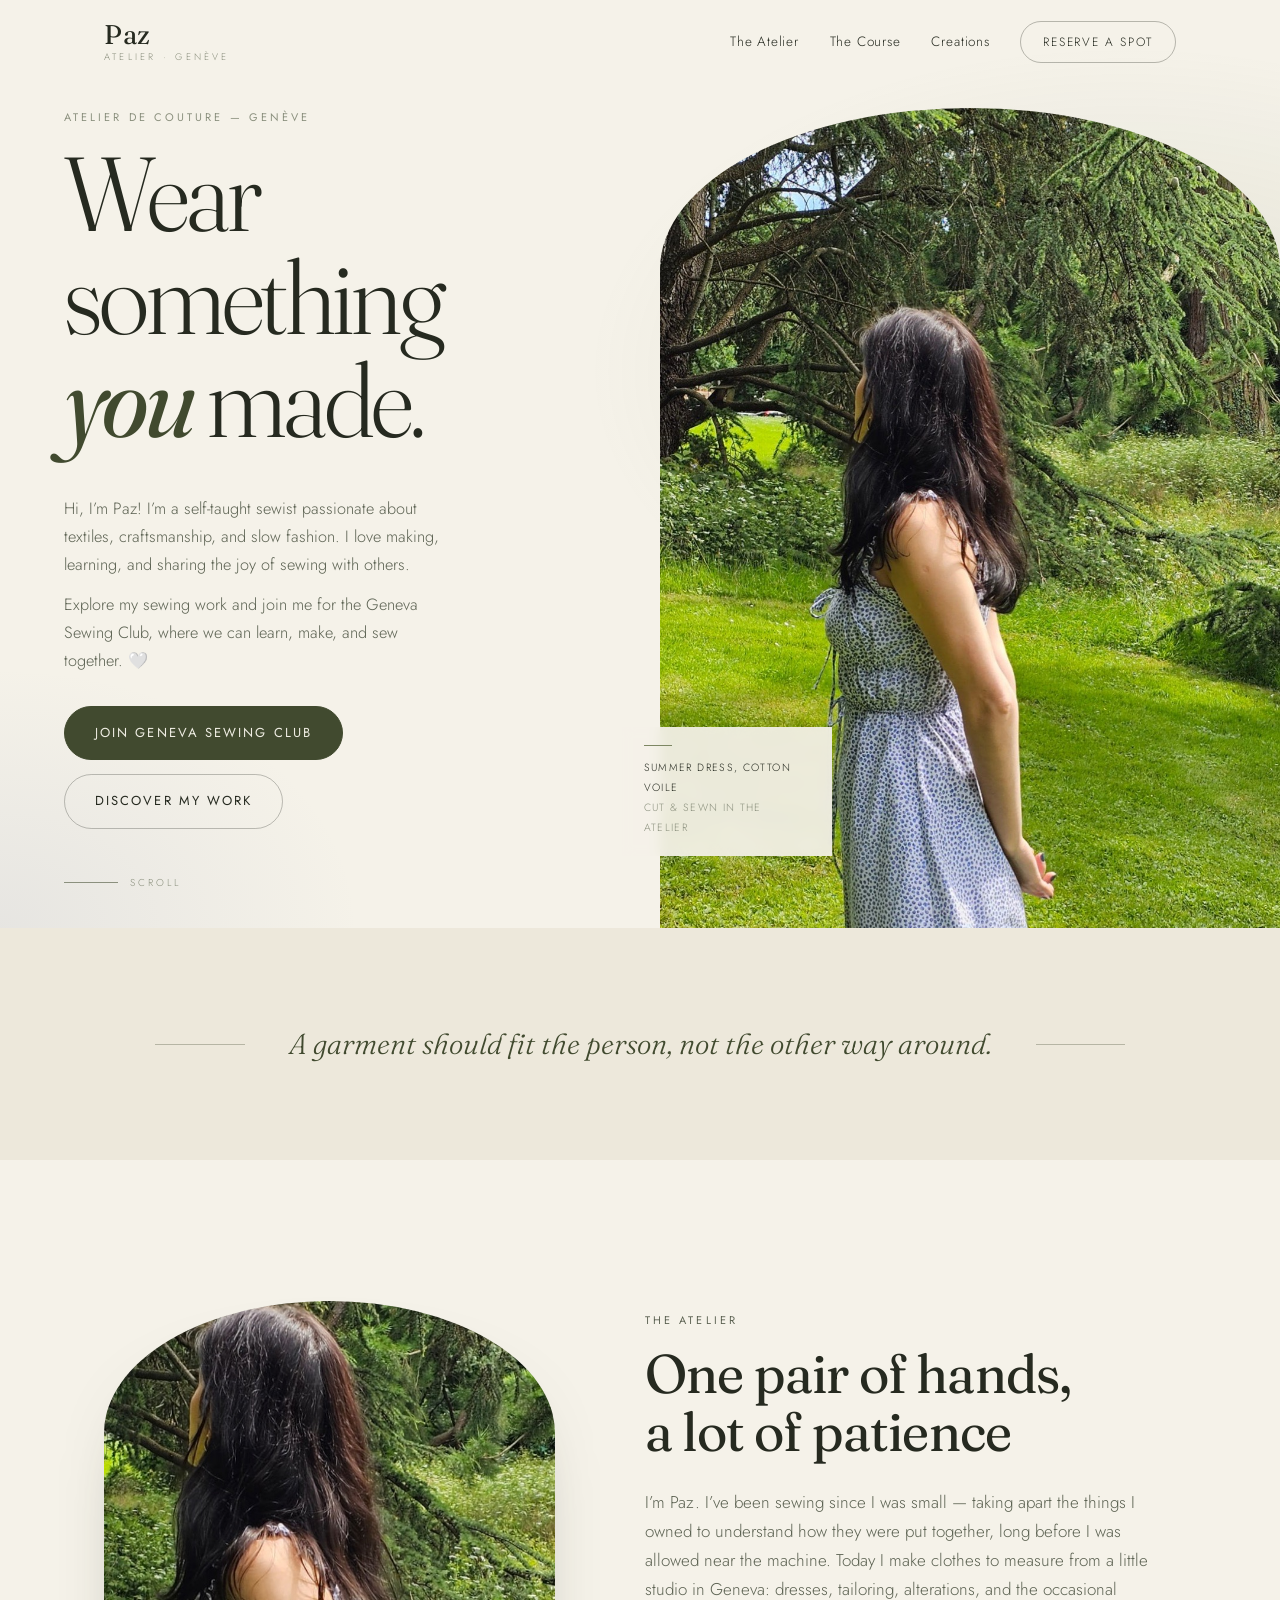
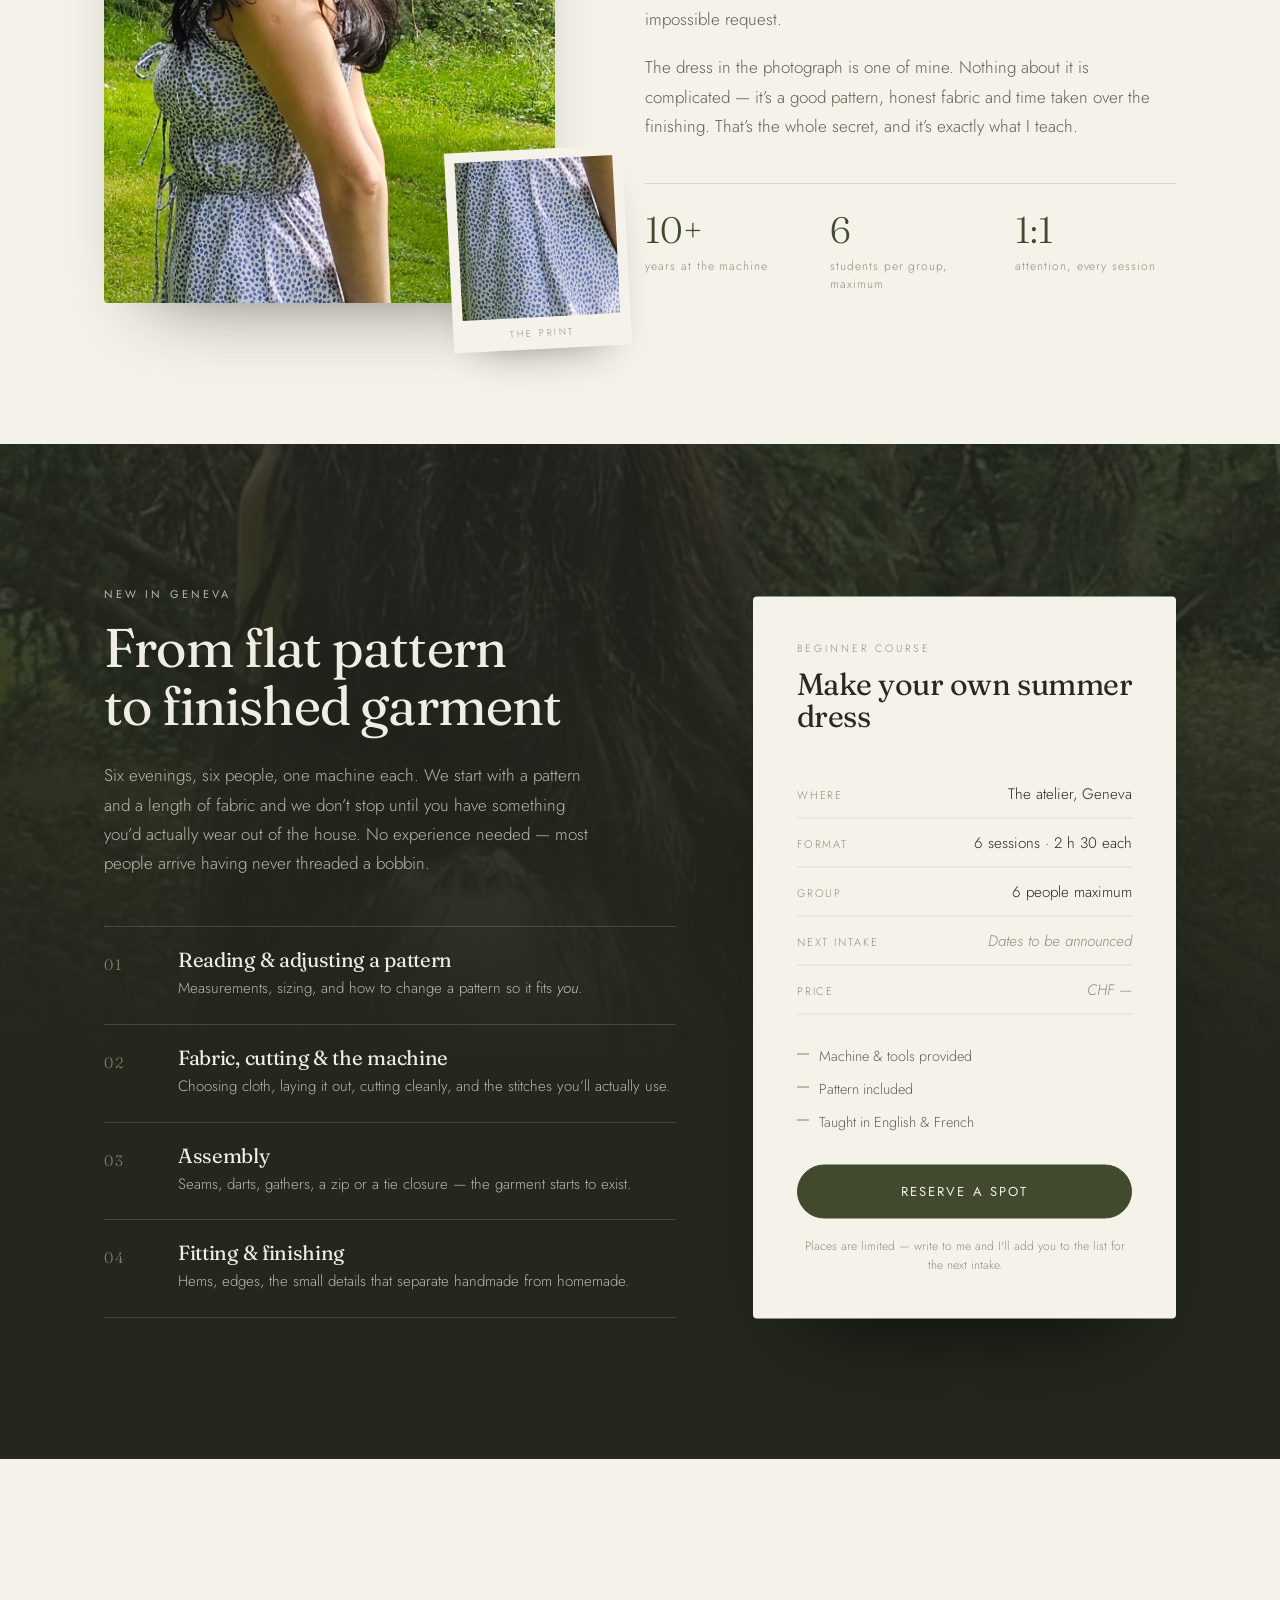
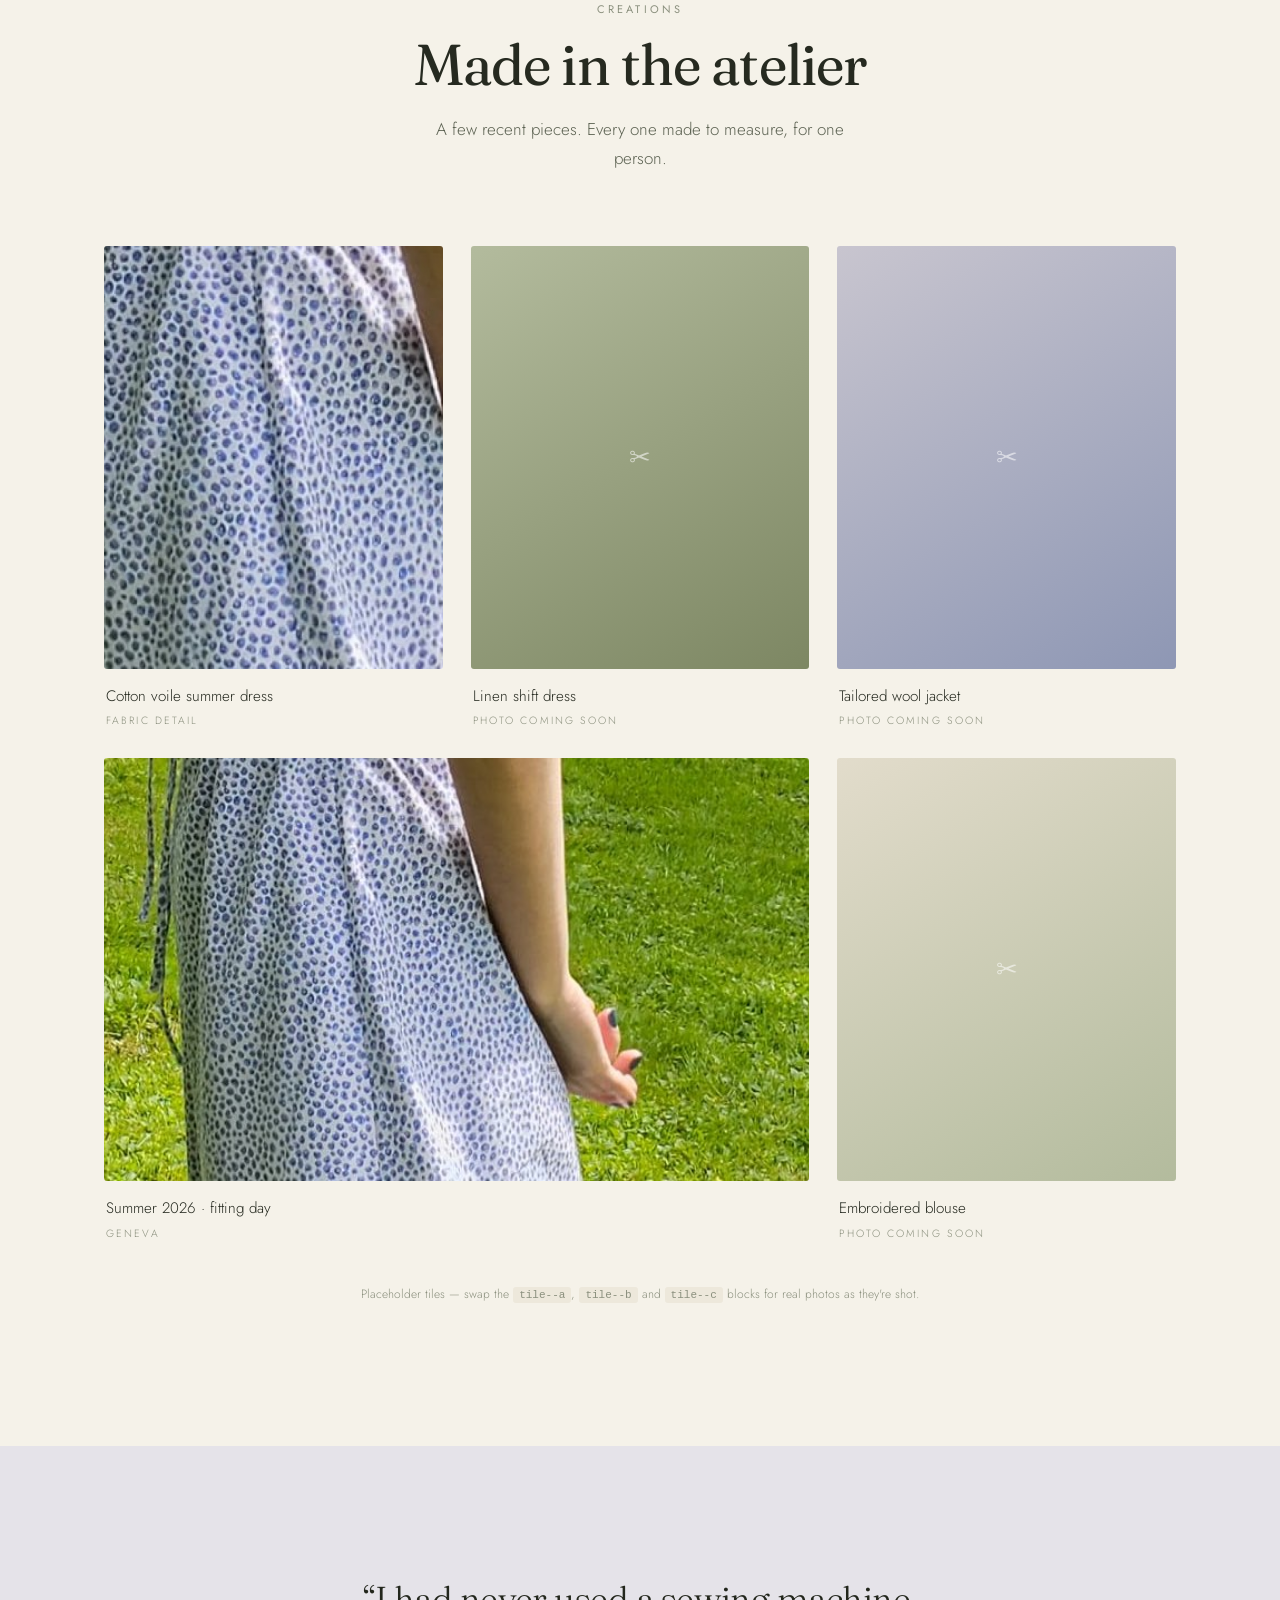
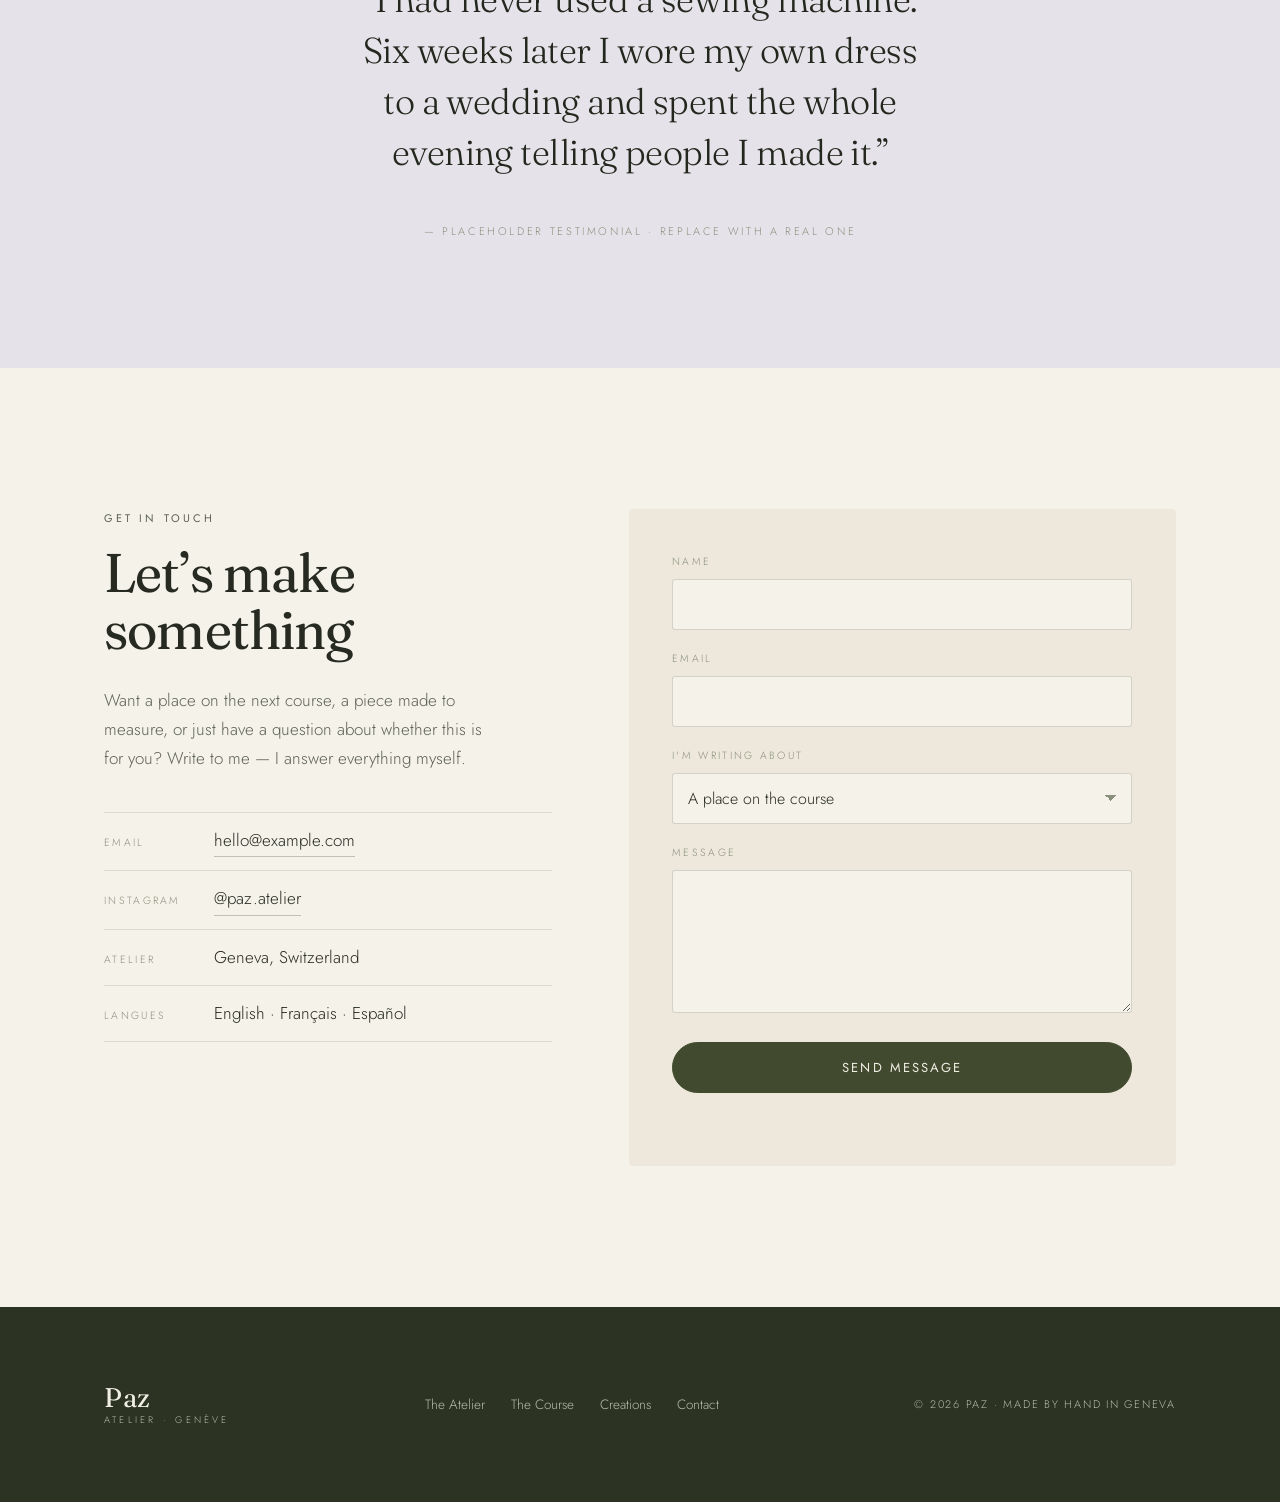
==== index.html @ 28d2f58b "refactor: change hero section texts" ====
<!DOCTYPE html>
<html lang="en">
<head>
<meta charset="UTF-8">
<meta name="viewport" content="width=device-width, initial-scale=1.0">
<title>Paz — Atelier de Couture &amp; Sewing Courses in Geneva</title>
<meta name="description" content="Handmade, made-to-measure clothing from a small Geneva atelier — and hands-on sewing courses where you leave wearing something you made yourself.">
<meta name="theme-color" content="#f5f2e9">

<meta property="og:title" content="Paz — Atelier de Couture, Genève">
<meta property="og:description" content="Made-to-measure clothing and small-group sewing courses in Geneva.">
<meta property="og:image" content="img/hero.jpg">
<meta property="og:type" content="website">

<link rel="preconnect" href="https://fonts.googleapis.com">
<link rel="preconnect" href="https://fonts.gstatic.com" crossorigin>
<link href="https://fonts.googleapis.com/css2?family=Fraunces:ital,opsz,wght@0,9..144,300..600;1,9..144,300..500&family=Jost:wght@300;400;500&display=swap" rel="stylesheet">
<link rel="preload" as="image" href="img/hero.jpg">

<link rel="stylesheet" href="css/style.css">
</head>
<body>

<a href="#main" class="skip-link">Skip to content</a>

<header class="site-header" id="top">
  <div class="header-inner">
    <a href="#top" class="wordmark">
      <span class="wordmark-name">Paz</span>
      <span class="wordmark-sub">atelier · genève</span>
    </a>

    <button class="nav-toggle" id="navToggle" aria-label="Open menu" aria-expanded="false" aria-controls="siteNav">
      <span></span><span></span>
    </button>

    <nav class="nav" id="siteNav" aria-label="Main">
      <a href="#atelier" class="nav-link">The Atelier</a>
      <a href="#course" class="nav-link">The Course</a>
      <a href="#creations" class="nav-link">Creations</a>
      <a href="#contact" class="nav-link nav-link--cta">Reserve a spot</a>
    </nav>
  </div>
</header>

<main id="main">

  <!-- ══════════════ HERO ══════════════ -->
  <section class="hero">
    <div class="hero-type">
      <p class="eyebrow">Atelier de couture — Genève</p>
      <h1 class="hero-title">Wear<br>something<br><em>you</em> made.</h1>
      <p class="hero-lede">
        Hi, I’m Paz! I’m a self-taught sewist passionate about textiles,
        craftsmanship, and slow fashion. I love making, learning, and sharing
        the joy of sewing with others.
      </p>
      <p class="hero-lede">
        Explore my sewing work and join me for the Geneva Sewing Club, where we
        can learn, make, and sew together.&nbsp;🤍
      </p>
      <div class="hero-actions">
        <a href="#course" class="btn btn--solid">Join Geneva Sewing Club</a>
        <a href="#atelier" class="btn btn--line">Discover my work</a>
      </div>

      <a href="#atelier" class="scroll-cue" aria-label="Scroll to next section">
        <span class="scroll-cue-line" aria-hidden="true"></span>
        <span>scroll</span>
      </a>
    </div>

    <figure class="hero-figure">
      <img class="hero-img" src="img/hero.jpg"
           srcset="img/hero-sm.jpg 674w, img/hero.jpg 1048w"
           sizes="(max-width: 860px) 100vw, 45vw"
           alt="A woman standing on a sunlit lawn beneath cedar branches, wearing a handmade blue floral summer dress."
           fetchpriority="high" width="1198" height="1600">
      <figcaption class="hero-caption">
        <span class="hero-caption-rule" aria-hidden="true"></span>
        Summer dress, cotton voile<br><span>cut &amp; sewn in the atelier</span>
      </figcaption>
    </figure>
  </section>

  <!-- ══════════════ MANIFESTO ══════════════ -->
  <section class="manifesto">
    <p class="manifesto-line reveal">
      <span class="rule" aria-hidden="true"></span>
      A garment should fit the person, not the other way around.
      <span class="rule" aria-hidden="true"></span>
    </p>
  </section>

  <!-- ══════════════ ATELIER / ABOUT ══════════════ -->
  <section id="atelier" class="section atelier">
    <div class="container atelier-grid">

      <div class="atelier-visual reveal">
        <div class="arch-frame">
          <img src="img/portrait.jpg" alt="Detail of the handmade floral dress, worn outdoors." loading="lazy" width="720" height="980">
        </div>
        <div class="swatch">
          <img src="img/print.jpg" alt="Close-up of the dress fabric — small blue flowers on pale cotton." loading="lazy" width="520" height="520">
          <span class="swatch-label">the print</span>
        </div>
      </div>

      <div class="atelier-copy reveal">
        <p class="eyebrow">The Atelier</p>
        <h2>One pair of hands,<br>a lot of patience</h2>
        <p>
          I’m Paz. I’ve been sewing since I was small — taking apart the things I
          owned to understand how they were put together, long before I was allowed
          near the machine. Today I make clothes to measure from a little studio in
          Geneva: dresses, tailoring, alterations, and the occasional impossible
          request.
        </p>
        <p>
          The dress in the photograph is one of mine. Nothing about it is
          complicated — it’s a good pattern, honest fabric and time taken over the
          finishing. That’s the whole secret, and it’s exactly what I teach.
        </p>

        <ul class="facts">
          <li><span class="fact-num">10+</span><span class="fact-label">years at the machine</span></li>
          <li><span class="fact-num">6</span><span class="fact-label">students per group, maximum</span></li>
          <li><span class="fact-num">1:1</span><span class="fact-label">attention, every session</span></li>
        </ul>
      </div>

    </div>
  </section>

  <!-- ══════════════ COURSE ══════════════ -->
  <section id="course" class="section course">
    <div class="course-texture" aria-hidden="true"></div>

    <div class="container course-grid">
      <div class="course-copy reveal">
        <p class="eyebrow eyebrow--light">New in Geneva</p>
        <h2>From flat pattern<br>to finished garment</h2>
        <p>
          Six evenings, six people, one machine each. We start with a pattern and
          a length of fabric and we don’t stop until you have something you’d
          actually wear out of the house. No experience needed — most people arrive
          having never threaded a bobbin.
        </p>

        <ol class="steps">
          <li><span class="step-n">01</span><div><h3>Reading &amp; adjusting a pattern</h3><p>Measurements, sizing, and how to change a pattern so it fits <em>you</em>.</p></div></li>
          <li><span class="step-n">02</span><div><h3>Fabric, cutting &amp; the machine</h3><p>Choosing cloth, laying it out, cutting cleanly, and the stitches you’ll actually use.</p></div></li>
          <li><span class="step-n">03</span><div><h3>Assembly</h3><p>Seams, darts, gathers, a zip or a tie closure — the garment starts to exist.</p></div></li>
          <li><span class="step-n">04</span><div><h3>Fitting &amp; finishing</h3><p>Hems, edges, the small details that separate handmade from homemade.</p></div></li>
        </ol>
      </div>

      <aside class="course-card reveal">
        <p class="card-kicker">Beginner course</p>
        <h3 class="card-title">Make your own summer dress</h3>

        <dl class="card-details">
          <div><dt>Where</dt><dd>The atelier, Geneva</dd></div>
          <div><dt>Format</dt><dd>6 sessions · 2 h 30 each</dd></div>
          <div><dt>Group</dt><dd>6 people maximum</dd></div>
          <div><dt>Next intake</dt><dd><em>Dates to be announced</em></dd></div>
          <div><dt>Price</dt><dd><em>CHF —</em></dd></div>
        </dl>

        <ul class="card-includes">
          <li>Machine &amp; tools provided</li>
          <li>Pattern included</li>
          <li>Taught in English &amp; French</li>
        </ul>

        <a href="#contact" class="btn btn--solid btn--block">Reserve a spot</a>
        <p class="card-note">Places are limited — write to me and I'll add you to the list for the next intake.</p>
      </aside>
    </div>
  </section>

  <!-- ══════════════ CREATIONS ══════════════ -->
  <section id="creations" class="section creations">
    <div class="container">
      <p class="eyebrow center reveal">Creations</p>
      <h2 class="section-title center reveal">Made in the atelier</h2>
      <p class="section-sub center reveal">A few recent pieces. Every one made to measure, for one person.</p>

      <div class="gallery">
        <figure class="tile tile--photo reveal">
          <img src="img/print.jpg" alt="Close-up of the cotton voile, printed with small blue flowers." loading="lazy" width="520" height="520">
          <figcaption><span class="tile-name">Cotton voile summer dress</span><span class="tile-meta">Fabric detail</span></figcaption>
        </figure>

        <figure class="tile tile--a reveal">
          <div class="tile-ph" aria-hidden="true"></div>
          <figcaption><span class="tile-name">Linen shift dress</span><span class="tile-meta">Photo coming soon</span></figcaption>
        </figure>

        <figure class="tile tile--b reveal">
          <div class="tile-ph" aria-hidden="true"></div>
          <figcaption><span class="tile-name">Tailored wool jacket</span><span class="tile-meta">Photo coming soon</span></figcaption>
        </figure>

        <figure class="tile tile--photo tile--wide reveal">
          <img src="img/lawn.jpg" alt="The skirt of the floral summer dress against sunlit grass." loading="lazy" width="1150" height="380">
          <figcaption><span class="tile-name">Summer 2026 · fitting day</span><span class="tile-meta">Geneva</span></figcaption>
        </figure>

        <figure class="tile tile--c reveal">
          <div class="tile-ph" aria-hidden="true"></div>
          <figcaption><span class="tile-name">Embroidered blouse</span><span class="tile-meta">Photo coming soon</span></figcaption>
        </figure>
      </div>

      <p class="gallery-note reveal">Placeholder tiles — swap the <code>tile--a</code>, <code>tile--b</code> and <code>tile--c</code> blocks for real photos as they're shot.</p>
    </div>
  </section>

  <!-- ══════════════ TESTIMONIAL ══════════════ -->
  <section class="testimonial">
    <div class="container">
      <blockquote class="reveal">
        <p class="quote-text">“I had never used a sewing machine. Six weeks later I wore my own dress to a wedding and spent the whole evening telling people I made it.”</p>
        <footer class="quote-author">— Placeholder testimonial · replace with a real one</footer>
      </blockquote>
    </div>
  </section>

  <!-- ══════════════ CONTACT ══════════════ -->
  <section id="contact" class="section contact">
    <div class="container contact-grid">

      <div class="contact-copy reveal">
        <p class="eyebrow">Get in touch</p>
        <h2>Let’s make<br>something</h2>
        <p>
          Want a place on the next course, a piece made to measure, or just have a
          question about whether this is for you? Write to me — I answer everything
          myself.
        </p>

        <ul class="contact-info">
          <li><span class="ci-label">Email</span><a href="mailto:hello@example.com">hello@example.com</a></li>
          <li><span class="ci-label">Instagram</span><a href="https://instagram.com" target="_blank" rel="noopener">@paz.atelier</a></li>
          <li><span class="ci-label">Atelier</span><span>Geneva, Switzerland</span></li>
          <li><span class="ci-label">Langues</span><span>English · Français · Español</span></li>
        </ul>
      </div>

      <form class="contact-form reveal" id="contactForm" novalidate>
        <div class="form-row">
          <label for="name">Name</label>
          <input type="text" id="name" name="name" autocomplete="name" required>
        </div>
        <div class="form-row">
          <label for="email">Email</label>
          <input type="email" id="email" name="email" autocomplete="email" required>
        </div>
        <div class="form-row">
          <label for="subject">I'm writing about</label>
          <select id="subject" name="subject">
            <option value="A place on the course">A place on the course</option>
            <option value="A made-to-measure piece">A made-to-measure piece</option>
            <option value="Alterations">Alterations</option>
            <option value="Something else">Something else</option>
          </select>
        </div>
        <div class="form-row">
          <label for="message">Message</label>
          <textarea id="message" name="message" rows="5" required></textarea>
        </div>
        <button type="submit" class="btn btn--solid btn--block">Send message</button>
        <p class="form-status" id="formStatus" role="status" aria-live="polite"></p>
      </form>

    </div>
  </section>

</main>

<footer class="site-footer">
  <div class="container footer-inner">
    <a href="#top" class="wordmark wordmark--footer">
      <span class="wordmark-name">Paz</span>
      <span class="wordmark-sub">atelier · genève</span>
    </a>

    <nav class="footer-nav" aria-label="Footer">
      <a href="#atelier">The Atelier</a>
      <a href="#course">The Course</a>
      <a href="#creations">Creations</a>
      <a href="#contact">Contact</a>
    </nav>

    <p class="footer-fine">© <span id="year"></span> Paz · Made by hand in Geneva</p>
  </div>
</footer>

<script src="js/script.js"></script>
</body>
</html>
---- css/style.css ----
/* ==========================================================================
   Paz — Atelier de couture, Genève
   Palette sampled directly from the hero photograph (img/hero.jpg):
   cedar shade, moss, sage, sunlit lawn, and the periwinkle of the dress.
   ========================================================================== */

:root {
  /* — sampled from the photograph — */
  --cedar:       #23271d;  /* deepest shade under the tree */
  --moss:        #414a2f;  /* dark foliage */
  --moss-2:      #2c3322;
  --sage:        #7d8763;  /* mid greens */
  --lawn:        #6f8d1b;  /* sunlit grass — accent only */
  --periwinkle:  #8e97b4;  /* the dress */
  --lilac:       #c8c5cf;
  --mist:        #e5e3e9;  /* dress, lightened */

  /* — warm paper ground that sits under all that green — */
  --ivory:       #f5f2e9;
  --ivory-2:     #ede8db;
  --ivory-3:     #e2dccb;

  /* — type — */
  --ink:         #262a20;
  --ink-soft:    #5d6353;
  --ink-faint:   #8b907e;
  --on-dark:     #f0eee4;
  --on-dark-soft: rgba(240, 238, 228, 0.72);

  --font-display: 'Fraunces', 'Cormorant Garamond', Georgia, serif;
  --font-body: 'Jost', 'Helvetica Neue', Arial, sans-serif;

  --container: 1200px;
  --gutter: clamp(20px, 5vw, 64px);
  --header-h: 84px;

  --ease: cubic-bezier(0.22, 0.61, 0.36, 1);
}

/* ── reset ───────────────────────────────────────────────────────────── */

*, *::before, *::after { box-sizing: border-box; }

html {
  scroll-behavior: smooth;
  scroll-padding-top: var(--header-h);
  -webkit-text-size-adjust: 100%;
}

body {
  margin: 0;
  background: var(--ivory);
  color: var(--ink);
  font-family: var(--font-body);
  font-weight: 300;
  font-size: 17px;
  line-height: 1.72;
  overflow-x: hidden;
  -webkit-font-smoothing: antialiased;
}

img { display: block; max-width: 100%; height: auto; }
a { color: inherit; text-decoration: none; }
p { margin: 0 0 1.15em; }

h1, h2, h3 {
  font-family: var(--font-display);
  font-weight: 400;
  font-variation-settings: 'SOFT' 20, 'WONK' 0;
  line-height: 1.06;
  letter-spacing: -0.015em;
  margin: 0 0 0.5em;
}

:focus-visible {
  outline: 2px solid var(--moss);
  outline-offset: 3px;
  border-radius: 2px;
}

.skip-link {
  position: absolute;
  left: -9999px;
  top: 0;
  z-index: 999;
  background: var(--moss);
  color: var(--on-dark);
  padding: 12px 20px;
  font-size: 14px;
}
.skip-link:focus { left: 12px; top: 12px; }

/* ── shared bits ─────────────────────────────────────────────────────── */

.container {
  width: 100%;
  max-width: var(--container);
  margin: 0 auto;
  padding: 0 var(--gutter);
}

.section { padding: clamp(80px, 11vw, 150px) 0; position: relative; }

.eyebrow {
  font-size: 11px;
  font-weight: 400;
  letter-spacing: 0.28em;
  text-transform: uppercase;
  color: var(--ink-faint);
  margin: 0 0 1.4em;
}
.eyebrow--light { color: var(--on-dark-soft); }

.section-title {
  font-size: clamp(2.2rem, 4.6vw, 3.6rem);
  margin-bottom: 0.35em;
}
.section-sub {
  color: var(--ink-soft);
  max-width: 46ch;
  margin-inline: auto;
}
.center { text-align: center; }

/* buttons */
.btn {
  display: inline-flex;
  align-items: center;
  justify-content: center;
  gap: 10px;
  padding: 15px 30px;
  font-family: var(--font-body);
  font-size: 13px;
  font-weight: 400;
  letter-spacing: 0.16em;
  text-transform: uppercase;
  border: 1px solid transparent;
  border-radius: 999px;
  cursor: pointer;
  transition: background 0.35s var(--ease), color 0.35s var(--ease),
              border-color 0.35s var(--ease), transform 0.35s var(--ease);
}
.btn--solid {
  background: var(--moss);
  color: var(--on-dark);
  border-color: var(--moss);
}
.btn--solid:hover { background: var(--cedar); border-color: var(--cedar); transform: translateY(-2px); }
.btn--line {
  background: transparent;
  color: var(--ink);
  border-color: rgba(38, 42, 32, 0.28);
}
.btn--line:hover { border-color: var(--moss); background: rgba(65, 74, 47, 0.06); transform: translateY(-2px); }
.btn--block { display: flex; width: 100%; }

/* reveal on scroll */
.reveal {
  opacity: 0;
  transform: translateY(22px);
  transition: opacity 0.9s var(--ease), transform 0.9s var(--ease);
}
.reveal.is-visible { opacity: 1; transform: none; }

/* ══ HEADER ═══════════════════════════════════════════════════════════ */

.site-header {
  position: fixed;
  inset: 0 0 auto 0;
  z-index: 50;
  transition: background 0.4s var(--ease), box-shadow 0.4s var(--ease);
}
.site-header.is-stuck {
  background: rgba(245, 242, 233, 0.92);
  backdrop-filter: blur(12px);
  box-shadow: 0 1px 0 rgba(38, 42, 32, 0.10);
}

.header-inner {
  max-width: var(--container);
  margin: 0 auto;
  padding: 0 var(--gutter);
  height: var(--header-h);
  display: flex;
  align-items: center;
  justify-content: space-between;
  gap: 24px;
}

.wordmark { display: block; line-height: 1; }
.wordmark-name {
  display: block;
  font-family: var(--font-display);
  font-size: 27px;
  font-weight: 400;
  letter-spacing: 0.02em;
}
.wordmark-sub {
  display: block;
  margin-top: 5px;
  font-size: 9.5px;
  letter-spacing: 0.34em;
  text-transform: uppercase;
  color: var(--ink-faint);
}

.nav { display: flex; align-items: center; gap: clamp(18px, 2.4vw, 36px); }
.nav-link {
  font-size: 13.5px;
  letter-spacing: 0.06em;
  color: var(--ink);
  position: relative;
  padding: 4px 0;
}
.nav-link::after {
  content: '';
  position: absolute;
  left: 0; bottom: 0;
  width: 100%; height: 1px;
  background: currentColor;
  transform: scaleX(0);
  transform-origin: right;
  transition: transform 0.4s var(--ease);
}
.nav-link:hover::after { transform: scaleX(1); transform-origin: left; }

.nav-link--cta {
  border: 1px solid rgba(38, 42, 32, 0.3);
  border-radius: 999px;
  padding: 10px 22px;
  font-size: 12px;
  letter-spacing: 0.14em;
  text-transform: uppercase;
  transition: background 0.35s var(--ease), color 0.35s var(--ease), border-color 0.35s var(--ease);
}
.nav-link--cta::after { display: none; }
.nav-link--cta:hover { background: var(--moss); border-color: var(--moss); color: var(--on-dark); }

.nav-toggle {
  display: none;
  width: 44px; height: 44px;
  margin-right: -10px;
  background: none;
  border: 0;
  cursor: pointer;
  flex-direction: column;
  align-items: center;
  justify-content: center;
  gap: 7px;
}
.nav-toggle span {
  display: block;
  width: 24px; height: 1px;
  background: var(--ink);
  transition: transform 0.35s var(--ease), opacity 0.35s var(--ease);
}
.nav-toggle.is-open span:first-child { transform: translateY(4px) rotate(45deg); }
.nav-toggle.is-open span:last-child { transform: translateY(-4px) rotate(-45deg); }

/* ══ HERO ═════════════════════════════════════════════════════════════ */

.hero {
  min-height: 100svh;
  display: grid;
  grid-template-columns: 1fr minmax(38%, 620px);
  align-items: center;
  gap: clamp(24px, 5vw, 72px);
  padding: calc(var(--header-h) + 24px) 0 0 var(--gutter);
  position: relative;
}

/* faint wash of green light spilling in from the photograph */
.hero::before {
  content: '';
  position: absolute;
  inset: 0;
  background:
    radial-gradient(60% 50% at 88% 40%, rgba(125, 135, 99, 0.16), transparent 70%),
    radial-gradient(40% 40% at 0% 100%, rgba(142, 151, 180, 0.14), transparent 70%);
  pointer-events: none;
}

.hero-type {
  position: relative;
  z-index: 2;
  max-width: 560px;
  margin-left: auto;
  padding-right: clamp(0px, 3vw, 40px);
  padding-bottom: clamp(16px, 4vh, 40px);
}

/* sized against both axes so three lines always clear a short laptop screen */
.hero-title {
  font-size: clamp(3.3rem, min(8.2vw, 12vh), 6.6rem);
  font-weight: 300;
  line-height: 0.98;
  letter-spacing: -0.03em;
  margin: 0 0 0.42em;
}
.hero-title em {
  font-style: italic;
  font-weight: 400;
  color: var(--moss);
}

.hero-lede {
  max-width: 42ch;
  color: var(--ink-soft);
  font-size: 1.02rem;
  margin-bottom: 0.75em;                       /* gap between lede paragraphs */
}
/* the larger gap before the CTAs sits on the final paragraph only */
.hero-lede:last-of-type { margin-bottom: clamp(1.4em, 3.4vh, 2.2em); }

.hero-actions { display: flex; flex-wrap: wrap; gap: 14px; }

.scroll-cue {
  display: inline-flex;
  align-items: center;
  gap: 12px;
  margin-top: clamp(1.6rem, 5vh, 3.6rem);
  font-size: 10px;
  letter-spacing: 0.3em;
  text-transform: uppercase;
  color: var(--ink-faint);
}
.scroll-cue-line {
  width: 54px; height: 1px;
  background: currentColor;
  transform-origin: left;
  animation: cue 2.6s var(--ease) infinite;
}
@keyframes cue {
  0%, 100% { transform: scaleX(0.35); opacity: 0.5; }
  50%      { transform: scaleX(1);    opacity: 1; }
}

/* the photograph — arched, full-bleed to the right edge */
/* stretches to the hero row rather than setting its own height — otherwise it
   pushes the row past the viewport and the type block drifts off-screen */
.hero-figure {
  position: relative;
  margin: 0;
  align-self: stretch;
  min-height: 0;
}
/* absolutely placed so the photo's intrinsic height never inflates the row */
.hero-img {
  position: absolute;
  inset: 0;
  width: 100%;
  height: 100%;
  object-fit: cover;
  object-position: 52% 42%;
  border-radius: 50vw 50vw 0 0 / 26vw 26vw 0 0;
  animation: heroIn 1.6s var(--ease) both;
}
@keyframes heroIn {
  from { opacity: 0; transform: scale(1.045); }
  to   { opacity: 1; transform: none; }
}

.hero-caption {
  position: absolute;
  left: clamp(-48px, -3vw, -14px);
  bottom: clamp(40px, 8vh, 96px);
  z-index: 3;
  background: rgba(245, 242, 233, 0.93);
  backdrop-filter: blur(6px);
  padding: 18px 22px;
  font-size: 10.5px;
  letter-spacing: 0.13em;
  text-transform: uppercase;
  line-height: 1.9;
  color: var(--ink);
  width: 210px;
}
.hero-caption span:not(.hero-caption-rule) { color: var(--ink-faint); }
.hero-caption-rule {
  display: block;
  width: 28px; height: 1px;
  background: var(--sage);
  margin-bottom: 12px;
}

/* ══ MANIFESTO ════════════════════════════════════════════════════════ */

.manifesto {
  background: var(--ivory-2);
  padding: clamp(56px, 8vw, 96px) var(--gutter);
  text-align: center;
}
.manifesto-line {
  margin: 0;
  display: flex;
  align-items: center;
  justify-content: center;
  gap: clamp(18px, 4vw, 44px);
  font-family: var(--font-display);
  font-style: italic;
  font-weight: 300;
  font-size: clamp(1.2rem, 2.5vw, 1.8rem);
  line-height: 1.4;
  color: var(--moss);
  max-width: 1180px;
  margin-inline: auto;
}
.manifesto-line .rule {
  flex: 0 0 auto;
  width: clamp(28px, 7vw, 90px);
  height: 1px;
  background: rgba(65, 74, 47, 0.32);
}

/* ══ ATELIER ══════════════════════════════════════════════════════════ */

.atelier-grid {
  display: grid;
  grid-template-columns: minmax(0, 0.85fr) minmax(0, 1fr);
  gap: clamp(40px, 7vw, 110px);
  align-items: center;
}

.atelier-visual { position: relative; }
.arch-frame {
  border-radius: 50% 50% 4px 4px / 22% 22% 4px 4px;
  overflow: hidden;
  box-shadow: 0 40px 80px -50px rgba(35, 39, 29, 0.7);
}
.arch-frame img { width: 100%; aspect-ratio: 3 / 4; object-fit: cover; }

.swatch {
  position: absolute;
  right: clamp(-72px, -6vw, -20px);
  bottom: clamp(-46px, -5vw, -24px);
  width: clamp(118px, 16vw, 178px);
  padding: 10px 10px 8px;
  background: var(--ivory);
  box-shadow: 0 22px 44px -28px rgba(35, 39, 29, 0.6);
  transform: rotate(-3deg);
}
.swatch img { aspect-ratio: 1; object-fit: cover; }
.swatch-label {
  display: block;
  margin-top: 8px;
  font-size: 9.5px;
  letter-spacing: 0.26em;
  text-transform: uppercase;
  text-align: center;
  color: var(--ink-faint);
}

.atelier-copy h2 { font-size: clamp(2.1rem, 4.4vw, 3.4rem); }
.atelier-copy p { color: var(--ink-soft); max-width: 52ch; }

.facts {
  list-style: none;
  margin: 2.6rem 0 0;
  padding: 1.8rem 0 0;
  border-top: 1px solid rgba(38, 42, 32, 0.14);
  display: grid;
  grid-template-columns: repeat(3, 1fr);
  gap: 24px;
}
.fact-num {
  display: block;
  font-family: var(--font-display);
  font-size: clamp(1.7rem, 3vw, 2.3rem);
  line-height: 1;
  color: var(--moss);
}
.fact-label {
  display: block;
  margin-top: 8px;
  font-size: 12px;
  letter-spacing: 0.08em;
  color: var(--ink-faint);
  line-height: 1.5;
}

/* ══ COURSE ═══════════════════════════════════════════════════════════ */

.course {
  background: var(--cedar);
  color: var(--on-dark);
  overflow: hidden;
}
.course-texture {
  position: absolute;
  inset: 0;
  background: url('../img/canopy.jpg') center / cover no-repeat;
  opacity: 0.22;
  filter: saturate(0.75);
  mask-image: linear-gradient(to bottom, #000 0%, transparent 62%);
  -webkit-mask-image: linear-gradient(to bottom, #000 0%, transparent 62%);
}
.course > .container { position: relative; z-index: 1; }

.course-grid {
  display: grid;
  grid-template-columns: minmax(0, 1.15fr) minmax(0, 0.85fr);
  gap: clamp(40px, 6vw, 90px);
  align-items: start;
}
.course-copy h2 { font-size: clamp(2.1rem, 4.4vw, 3.4rem); }
.course-copy > p { color: var(--on-dark-soft); max-width: 50ch; }

.steps {
  list-style: none;
  margin: 3rem 0 0;
  padding: 0;
  counter-reset: step;
}
.steps li {
  display: grid;
  grid-template-columns: 56px 1fr;
  gap: 18px;
  padding: 22px 0;
  border-top: 1px solid rgba(240, 238, 228, 0.16);
}
.steps li:last-child { border-bottom: 1px solid rgba(240, 238, 228, 0.16); }
.step-n {
  font-family: var(--font-display);
  font-size: 15px;
  letter-spacing: 0.1em;
  color: var(--sage);
  padding-top: 3px;
}
.steps h3 {
  font-size: 1.28rem;
  margin: 0 0 0.25em;
  color: var(--on-dark);
}
.steps p { margin: 0; font-size: 0.94rem; color: var(--on-dark-soft); }
.steps em { color: var(--lilac); font-style: italic; }

.course-card {
  background: var(--ivory);
  color: var(--ink);
  padding: clamp(28px, 3.4vw, 44px);
  border-radius: 4px;
  position: sticky;
  top: calc(var(--header-h) + 24px);
  box-shadow: 0 50px 90px -60px rgba(0, 0, 0, 0.9);
}
.card-kicker {
  font-size: 10.5px;
  letter-spacing: 0.28em;
  text-transform: uppercase;
  color: var(--ink-faint);
  margin: 0 0 0.9em;
}
.card-title {
  font-size: clamp(1.6rem, 2.4vw, 2rem);
  margin: 0 0 1.2em;
}

.card-details { margin: 0 0 1.8rem; }
.card-details > div {
  display: flex;
  justify-content: space-between;
  align-items: baseline;
  gap: 16px;
  padding: 11px 0;
  border-bottom: 1px solid rgba(38, 42, 32, 0.1);
}
.card-details dt {
  font-size: 11px;
  letter-spacing: 0.18em;
  text-transform: uppercase;
  color: var(--ink-faint);
}
.card-details dd { margin: 0; text-align: right; font-size: 0.95rem; }
.card-details em { color: var(--ink-faint); font-style: italic; }

.card-includes {
  list-style: none;
  margin: 0 0 1.9rem;
  padding: 0;
  font-size: 0.9rem;
  color: var(--ink-soft);
}
.card-includes li { padding-left: 22px; position: relative; margin-bottom: 8px; }
.card-includes li::before {
  content: '';
  position: absolute;
  left: 0; top: 0.72em;
  width: 12px; height: 1px;
  background: var(--sage);
}
.card-note {
  margin: 1.1rem 0 0;
  font-size: 12px;
  line-height: 1.6;
  color: var(--ink-faint);
  text-align: center;
}

/* ══ CREATIONS ════════════════════════════════════════════════════════ */

.creations { background: var(--ivory); }

.gallery {
  display: grid;
  grid-template-columns: repeat(3, 1fr);
  gap: clamp(16px, 2.2vw, 30px);
  margin-top: clamp(44px, 6vw, 72px);
}
.tile {
  margin: 0;
  display: flex;
  flex-direction: column;
  overflow: hidden;
}
.tile img,
.tile-ph {
  width: 100%;
  aspect-ratio: 4 / 5;
  object-fit: cover;
  border-radius: 3px;
  transition: transform 0.7s var(--ease);
}
.tile:hover img, .tile:hover .tile-ph { transform: scale(1.035); }

/* spans two columns and grows to match the row, so every caption lines up */
.tile--wide { grid-column: span 2; }
.tile--wide img { aspect-ratio: auto; flex: 1 1 auto; min-height: 0; }

.tile-ph {
  display: block;
  position: relative;
}
.tile-ph::after {
  content: '✂';
  position: absolute;
  inset: 0;
  display: grid;
  place-items: center;
  font-size: 26px;
  color: rgba(255, 255, 255, 0.55);
}
.tile--a .tile-ph { background: linear-gradient(150deg, #b3bb9d, var(--sage)); }
.tile--b .tile-ph { background: linear-gradient(150deg, var(--lilac), var(--periwinkle)); }
.tile--c .tile-ph { background: linear-gradient(150deg, var(--ivory-3), #b3bb9d); }

.tile figcaption {
  display: flex;
  flex-direction: column;
  gap: 3px;
  padding: 14px 2px 0;
}
.tile-name { font-size: 0.95rem; }
.tile-meta {
  font-size: 10.5px;
  letter-spacing: 0.2em;
  text-transform: uppercase;
  color: var(--ink-faint);
}

.gallery-note {
  margin: 2.6rem 0 0;
  text-align: center;
  font-size: 12px;
  color: var(--ink-faint);
}
.gallery-note code {
  font-family: ui-monospace, SFMono-Regular, Menlo, monospace;
  font-size: 11px;
  background: var(--ivory-2);
  padding: 2px 6px;
  border-radius: 3px;
}

/* ══ TESTIMONIAL ══════════════════════════════════════════════════════ */

.testimonial {
  background: var(--mist);
  padding: clamp(72px, 10vw, 130px) 0;
  text-align: center;
}
.testimonial blockquote { margin: 0; }
.quote-text {
  font-family: var(--font-display);
  font-weight: 300;
  font-size: clamp(1.35rem, 3.1vw, 2.25rem);
  line-height: 1.42;
  letter-spacing: -0.015em;
  color: var(--cedar);
  max-width: 30ch;
  margin: 0 auto 1.2em;
  text-wrap: balance;
}
.quote-author {
  font-size: 11px;
  letter-spacing: 0.24em;
  text-transform: uppercase;
  color: var(--ink-faint);
}

/* ══ CONTACT ══════════════════════════════════════════════════════════ */

.contact { background: var(--ivory); }
.contact-grid {
  display: grid;
  grid-template-columns: minmax(0, 0.9fr) minmax(0, 1.1fr);
  gap: clamp(40px, 6vw, 100px);
  align-items: start;
}
.contact-copy h2 { font-size: clamp(2.1rem, 4.4vw, 3.4rem); }
.contact-copy p { color: var(--ink-soft); max-width: 40ch; }

.contact-info {
  list-style: none;
  margin: 2.4rem 0 0;
  padding: 0;
}
.contact-info li {
  display: flex;
  align-items: baseline;
  gap: 18px;
  padding: 13px 0;
  border-top: 1px solid rgba(38, 42, 32, 0.12);
}
.contact-info li:last-child { border-bottom: 1px solid rgba(38, 42, 32, 0.12); }
.ci-label {
  flex: 0 0 92px;
  font-size: 10.5px;
  letter-spacing: 0.22em;
  text-transform: uppercase;
  color: var(--ink-faint);
}
.contact-info a { border-bottom: 1px solid rgba(38, 42, 32, 0.25); padding-bottom: 1px; }
.contact-info a:hover { border-color: var(--moss); color: var(--moss); }

.contact-form {
  background: var(--ivory-2);
  padding: clamp(26px, 3.4vw, 44px);
  border-radius: 4px;
}
.form-row { margin-bottom: 20px; }
.form-row label {
  display: block;
  margin-bottom: 8px;
  font-size: 10.5px;
  letter-spacing: 0.22em;
  text-transform: uppercase;
  color: var(--ink-faint);
}
.form-row input,
.form-row select,
.form-row textarea {
  width: 100%;
  padding: 13px 15px;
  font-family: var(--font-body);
  font-size: 16px;
  font-weight: 300;
  color: var(--ink);
  background: var(--ivory);
  border: 1px solid rgba(38, 42, 32, 0.16);
  border-radius: 3px;
  transition: border-color 0.3s var(--ease), box-shadow 0.3s var(--ease);
}
.form-row select {
  appearance: none;
  background-image: linear-gradient(45deg, transparent 50%, var(--ink-faint) 50%),
                    linear-gradient(135deg, var(--ink-faint) 50%, transparent 50%);
  background-position: calc(100% - 20px) center, calc(100% - 14px) center;
  background-size: 6px 6px, 6px 6px;
  background-repeat: no-repeat;
}
.form-row textarea { resize: vertical; min-height: 120px; }
.form-row input:focus,
.form-row select:focus,
.form-row textarea:focus {
  outline: none;
  border-color: var(--moss);
  box-shadow: 0 0 0 3px rgba(65, 74, 47, 0.12);
}
.form-row input.has-error,
.form-row textarea.has-error { border-color: #a8564f; }

.form-status {
  margin: 14px 0 0;
  min-height: 1.2em;
  font-size: 13px;
  text-align: center;
  color: var(--ink-soft);
}

/* ══ FOOTER ═══════════════════════════════════════════════════════════ */

.site-footer {
  background: var(--moss-2);
  color: var(--on-dark);
  padding: clamp(50px, 6vw, 78px) 0;
}
.footer-inner {
  display: flex;
  flex-wrap: wrap;
  align-items: center;
  justify-content: space-between;
  gap: 28px;
}
.wordmark--footer .wordmark-sub { color: var(--on-dark-soft); }

.footer-nav { display: flex; flex-wrap: wrap; gap: 26px; font-size: 13.5px; }
.footer-nav a { color: var(--on-dark-soft); transition: color 0.3s var(--ease); }
.footer-nav a:hover { color: var(--on-dark); }

.footer-fine {
  margin: 0;
  font-size: 11px;
  letter-spacing: 0.16em;
  text-transform: uppercase;
  color: var(--on-dark-soft);
}

/* ══ RESPONSIVE ═══════════════════════════════════════════════════════ */

@media (max-width: 1080px) {
  .hero { grid-template-columns: 1fr minmax(42%, 1fr); }
  .hero-caption { left: 16px; }
  .course-grid { grid-template-columns: 1fr; }
  .course-card { position: static; max-width: 520px; }
}

@media (max-width: 860px) {
  :root { --header-h: 72px; }

  .nav-toggle { display: flex; }
  .nav {
    position: fixed;
    inset: var(--header-h) 0 auto 0;
    flex-direction: column;
    align-items: stretch;
    gap: 0;
    background: rgba(245, 242, 233, 0.98);
    backdrop-filter: blur(14px);
    padding: 8px var(--gutter) 26px;
    border-bottom: 1px solid rgba(38, 42, 32, 0.1);
    transform: translateY(-14px);
    opacity: 0;
    visibility: hidden;
    transition: opacity 0.3s var(--ease), transform 0.3s var(--ease), visibility 0.3s;
  }
  .nav.is-open { opacity: 1; transform: none; visibility: visible; }
  .nav-link {
    padding: 15px 0;
    font-size: 17px;
    border-bottom: 1px solid rgba(38, 42, 32, 0.08);
  }
  .nav-link--cta {
    margin-top: 18px;
    text-align: center;
    justify-content: center;
    border-bottom: 1px solid rgba(38, 42, 32, 0.3);
    padding: 14px 22px;
  }
  .site-header:has(.nav.is-open) {
    background: rgba(245, 242, 233, 0.98);
    backdrop-filter: blur(12px);
  }

  /* hero stacks: photograph first, then the words */
  .hero {
    grid-template-columns: 1fr;
    min-height: 0;
    padding: var(--header-h) 0 0;
    gap: 0;
  }
  .hero-figure { order: -1; height: min(74svh, 560px); }
  .hero-img {
    border-radius: 0;
    object-position: 52% 38%;
  }
  .hero-caption {
    left: auto;
    right: var(--gutter);
    bottom: 20px;
    width: 180px;
    padding: 14px 18px;
    font-size: 9.5px;
  }
  .hero-type {
    margin: 0;
    padding: clamp(34px, 8vw, 56px) var(--gutter) clamp(56px, 10vw, 90px);
    max-width: none;
  }
  .hero-title { font-size: clamp(2.9rem, 13vw, 4.4rem); }
  .scroll-cue { display: none; }

  .atelier-grid, .contact-grid { grid-template-columns: 1fr; }
  .atelier-visual { max-width: 460px; }
  .gallery { grid-template-columns: repeat(2, 1fr); }
  .tile--wide { grid-column: span 2; }

  .footer-inner { flex-direction: column; align-items: flex-start; }
}

@media (max-width: 520px) {
  body { font-size: 16px; }
  .facts { grid-template-columns: 1fr; gap: 16px; }
  .facts li { display: flex; align-items: baseline; gap: 14px; }
  .fact-label { margin-top: 0; }
  .gallery { grid-template-columns: 1fr; }
  .tile--wide { grid-column: span 1; }
  .manifesto-line .rule { display: none; }
  .steps li { grid-template-columns: 40px 1fr; gap: 12px; }
  .contact-info li { flex-direction: column; gap: 4px; }
  .ci-label { flex: none; }
}

/* ══ MOTION / PRINT ═══════════════════════════════════════════════════ */

@media (prefers-reduced-motion: reduce) {
  html { scroll-behavior: auto; }
  *, *::before, *::after {
    animation-duration: 0.001ms !important;
    animation-iteration-count: 1 !important;
    transition-duration: 0.001ms !important;
  }
  .reveal { opacity: 1; transform: none; }
}
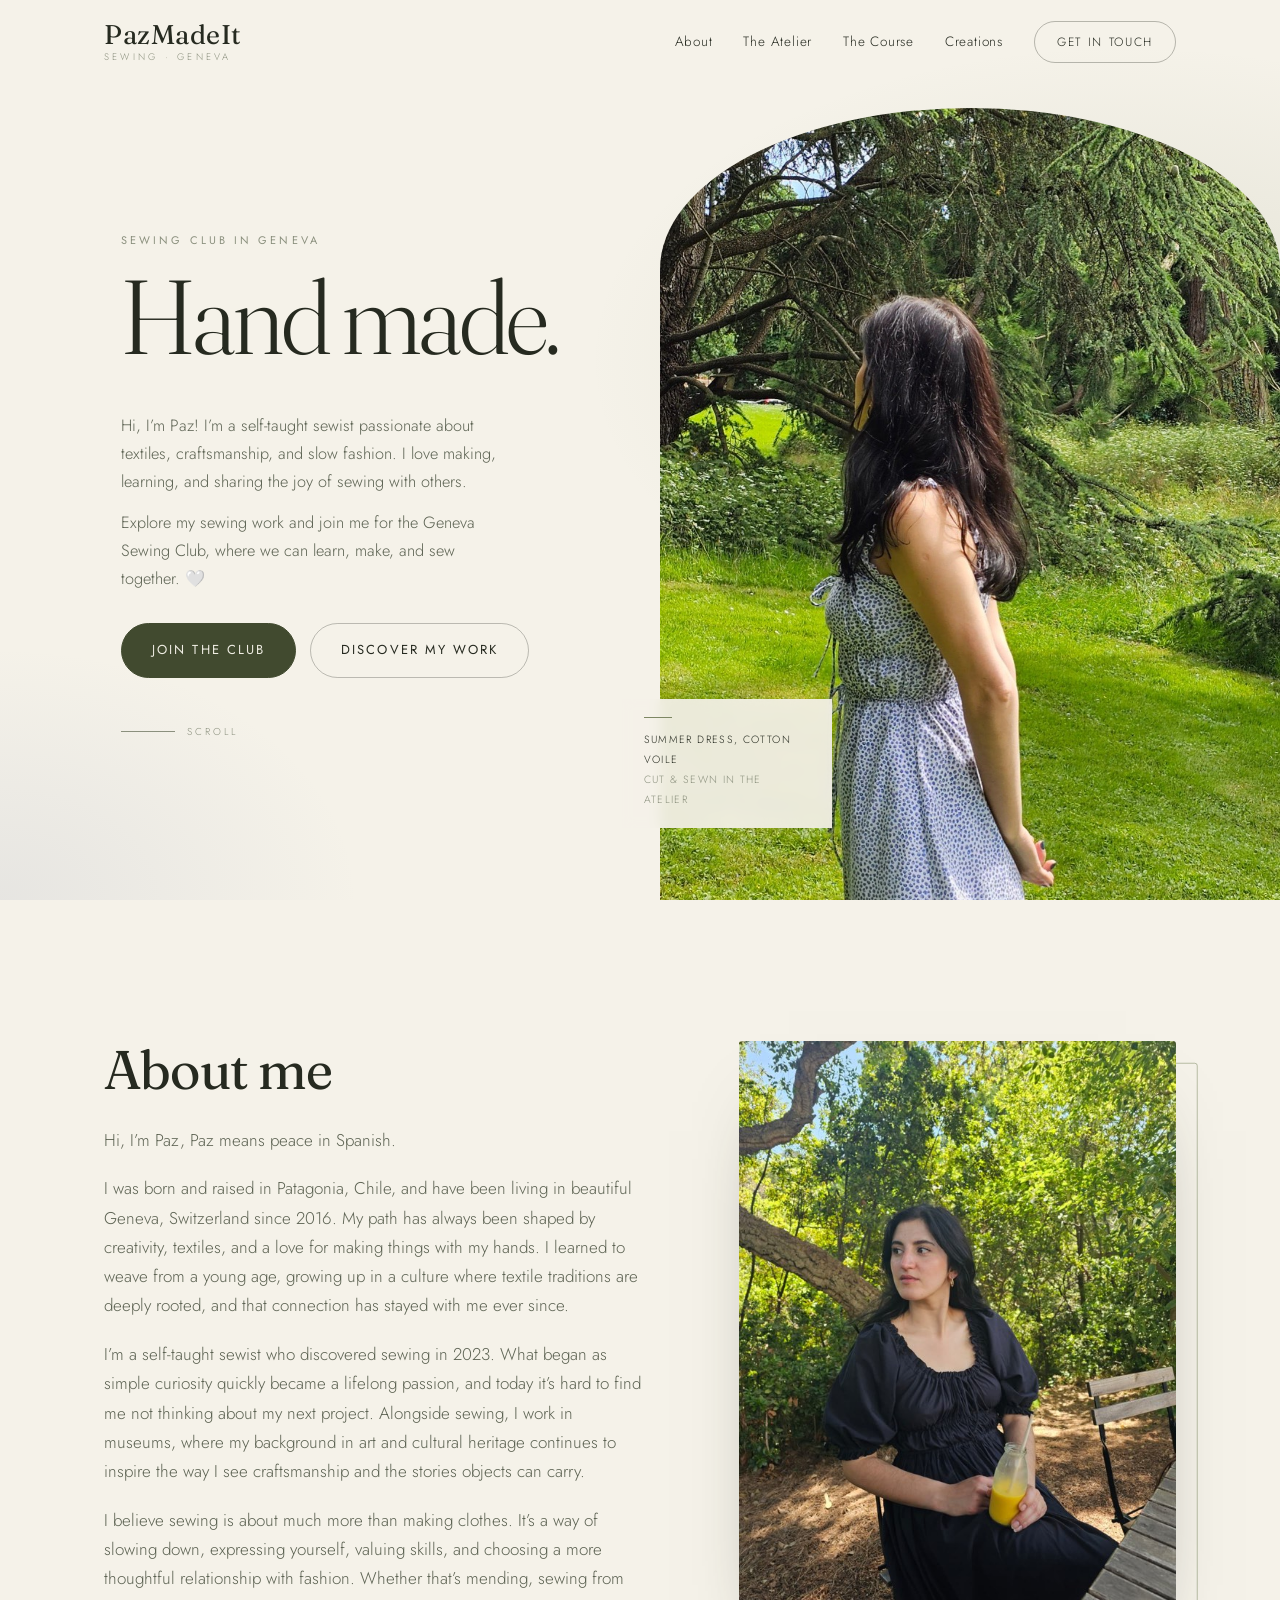
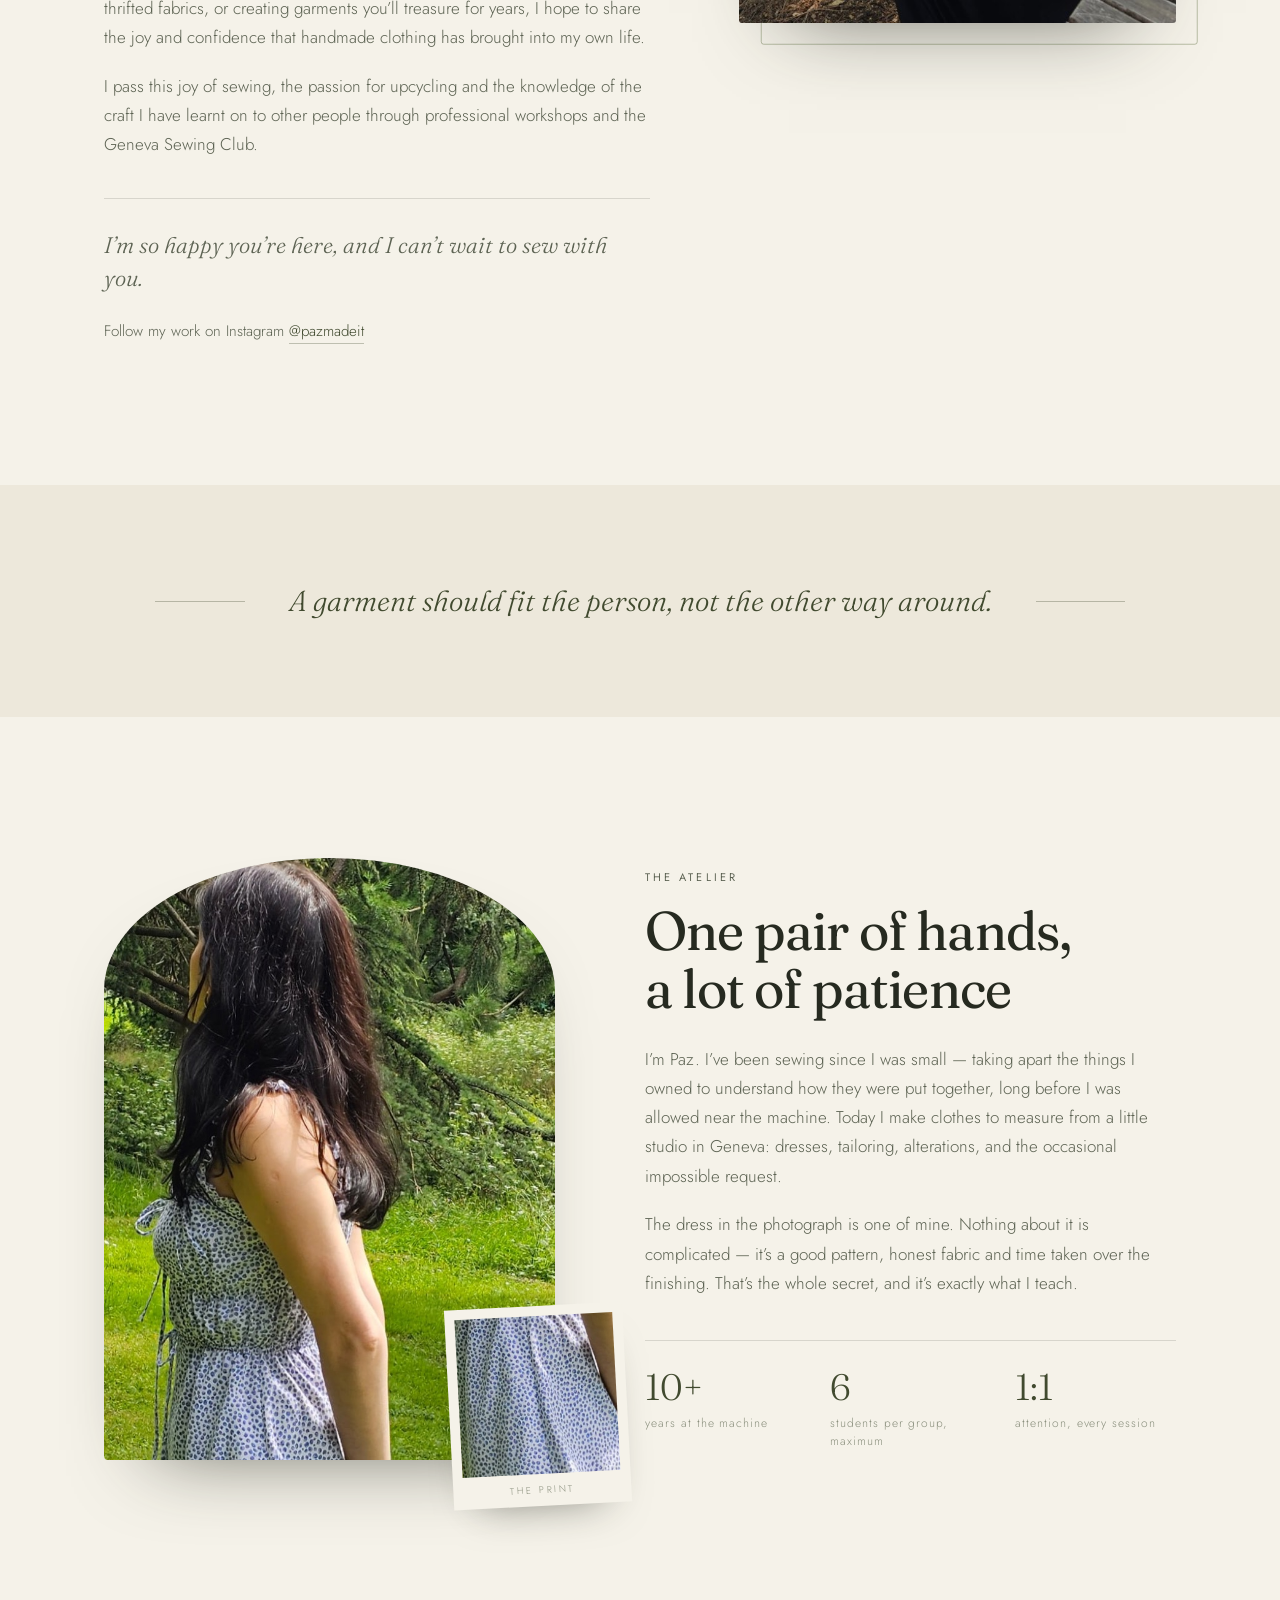
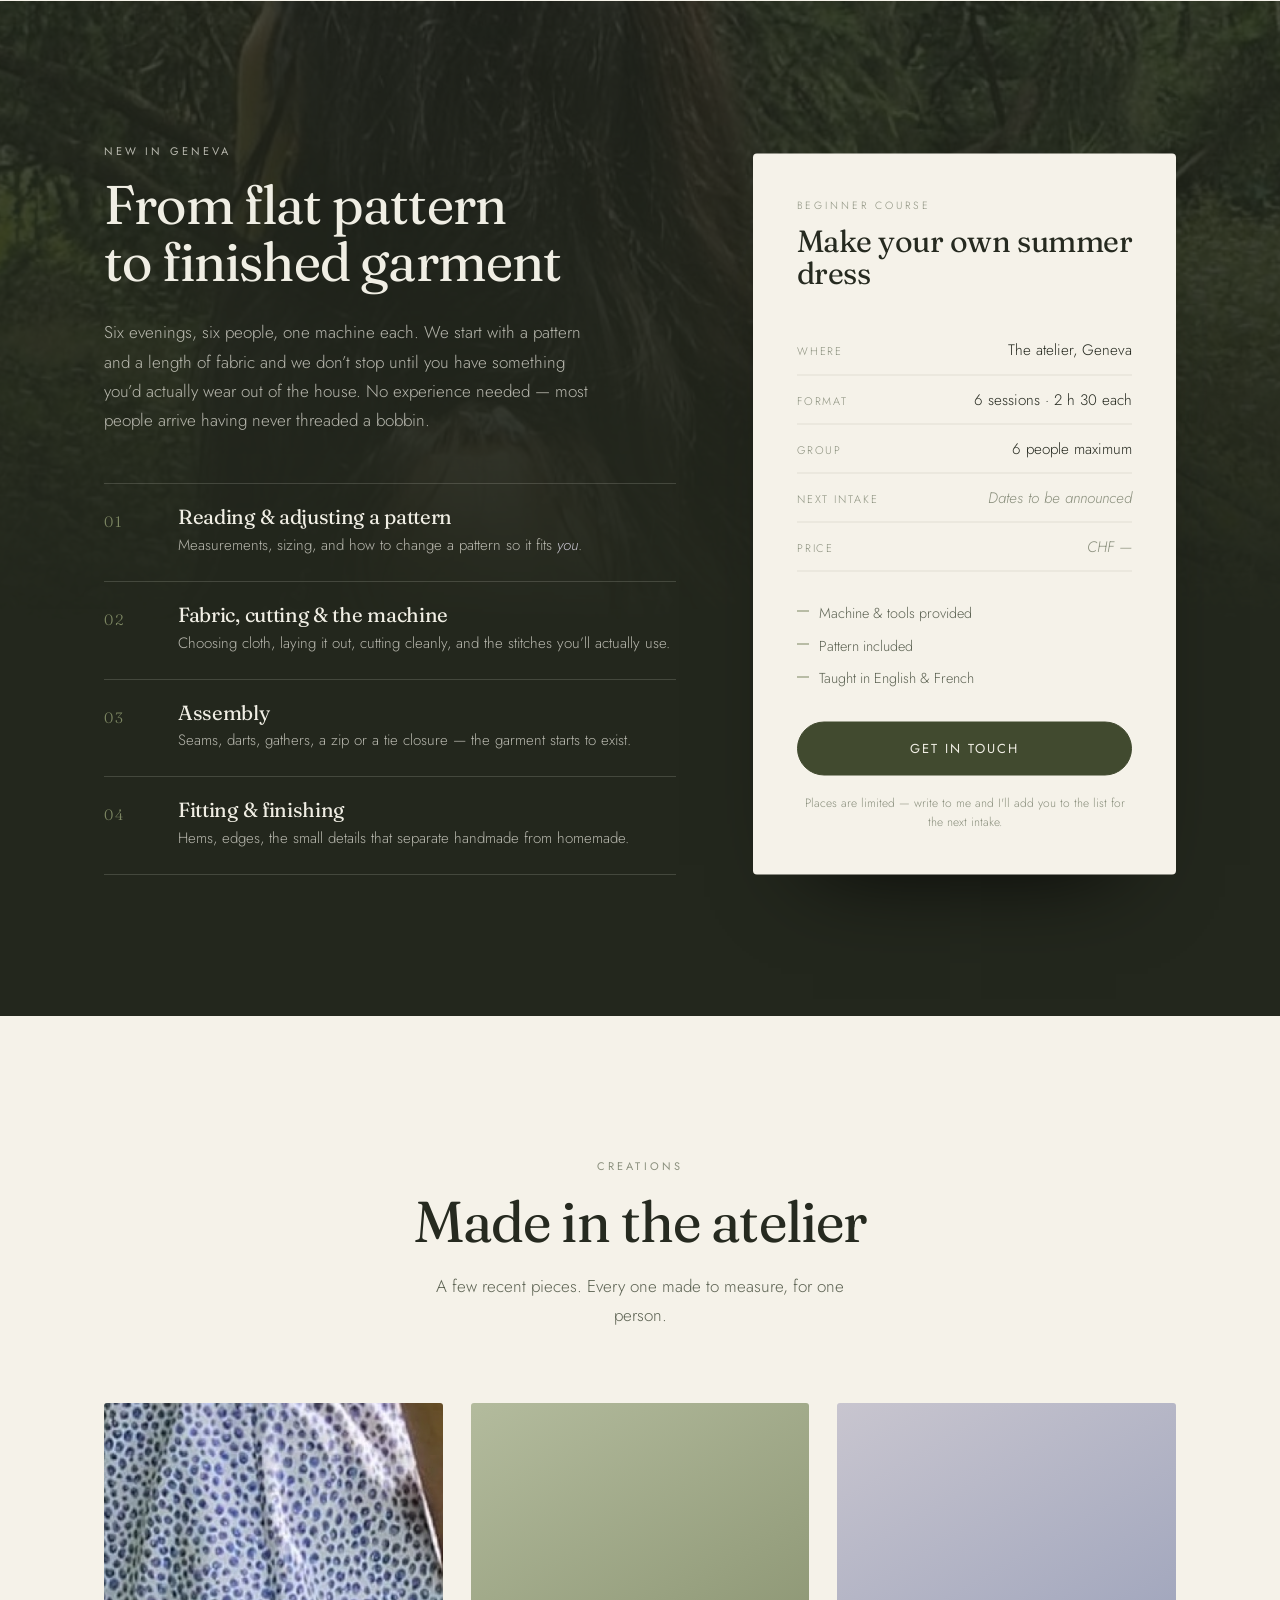
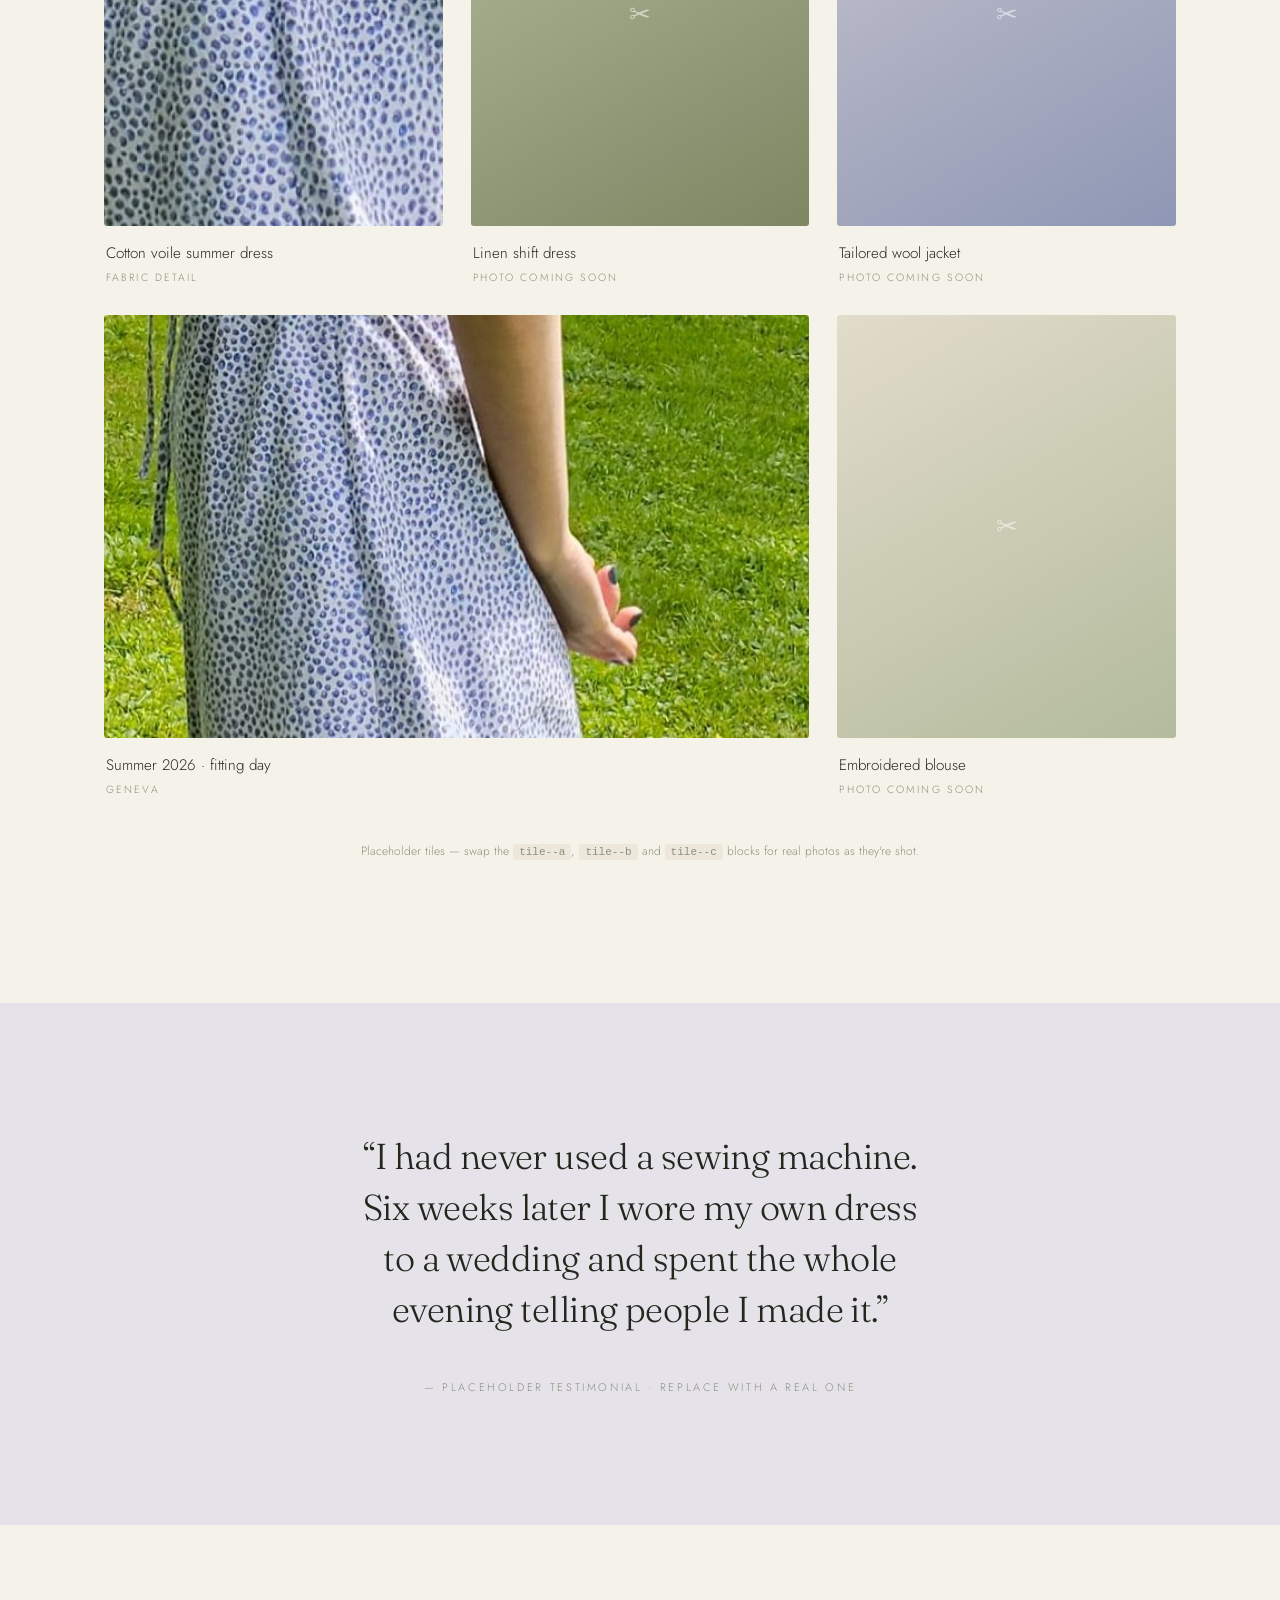
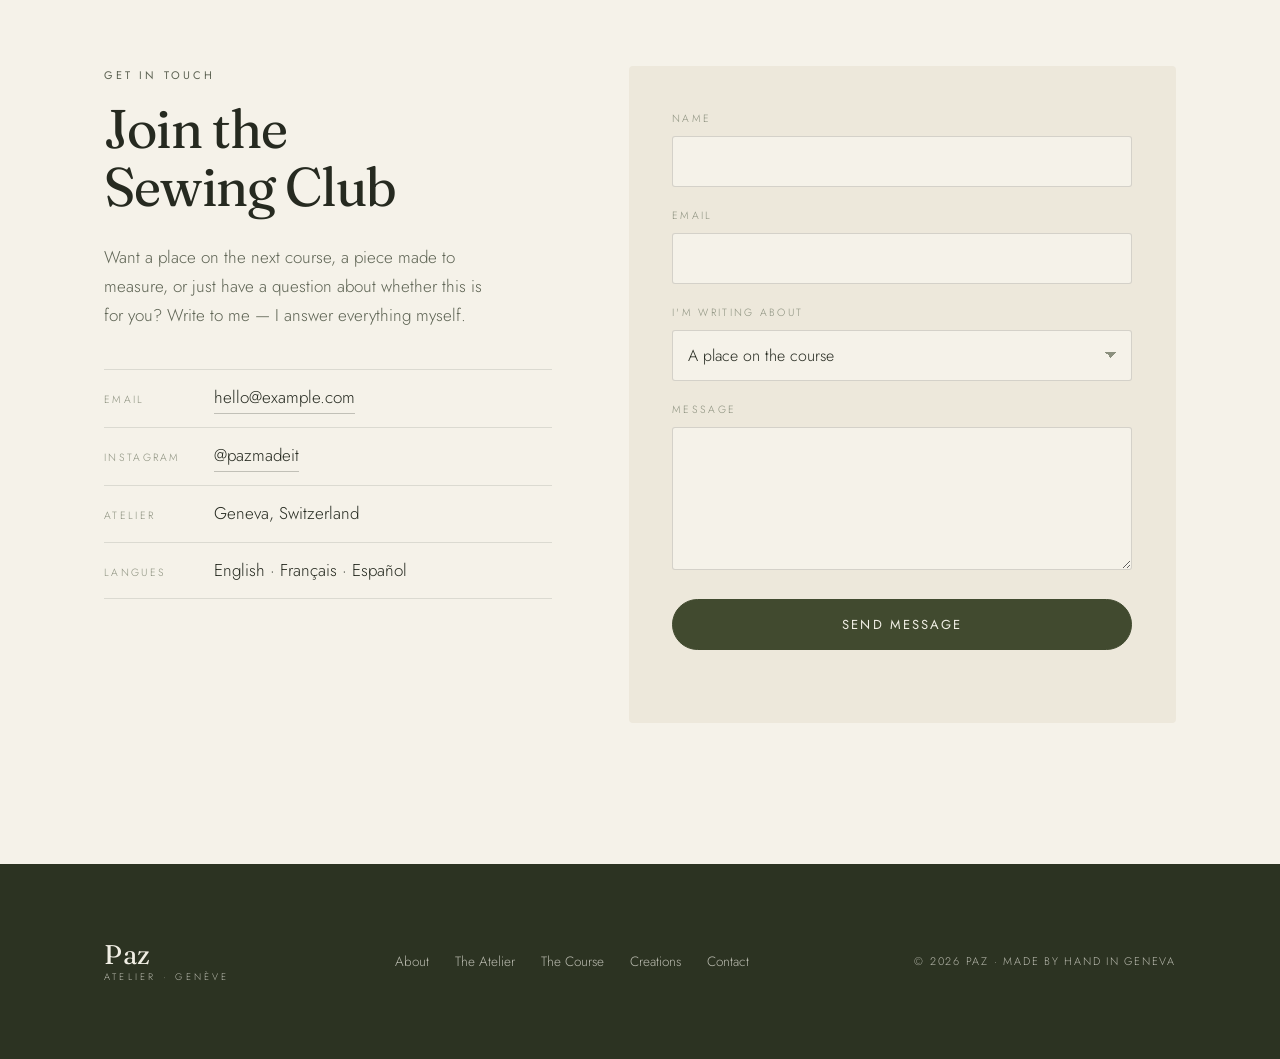
==== commit 49c39bb7: "content update" ====
--- a/index.html
+++ b/index.html
@@ -3,7 +3,7 @@
 <head>
 <meta charset="UTF-8">
 <meta name="viewport" content="width=device-width, initial-scale=1.0">
-<title>Paz — Atelier de Couture &amp; Sewing Courses in Geneva</title>
+<title>PazMadeIt — Atelier de Couture &amp; Sewing Courses in Geneva</title>
 <meta name="description" content="Handmade, made-to-measure clothing from a small Geneva atelier — and hands-on sewing courses where you leave wearing something you made yourself.">
 <meta name="theme-color" content="#f5f2e9">
 
@@ -26,8 +26,8 @@
 <header class="site-header" id="top">
   <div class="header-inner">
     <a href="#top" class="wordmark">
-      <span class="wordmark-name">Paz</span>
-      <span class="wordmark-sub">atelier · genève</span>
+      <span class="wordmark-name">PazMadeIt</span>
+      <span class="wordmark-sub">sewing · Geneva</span>
     </a>
 
     <button class="nav-toggle" id="navToggle" aria-label="Open menu" aria-expanded="false" aria-controls="siteNav">
@@ -35,10 +35,11 @@
     </button>
 
     <nav class="nav" id="siteNav" aria-label="Main">
+      <a href="#about" class="nav-link">About</a>
       <a href="#atelier" class="nav-link">The Atelier</a>
       <a href="#course" class="nav-link">The Course</a>
       <a href="#creations" class="nav-link">Creations</a>
-      <a href="#contact" class="nav-link nav-link--cta">Reserve a spot</a>
+      <a href="#contact" class="nav-link nav-link--cta">Get In Touch</a>
     </nav>
   </div>
 </header>
@@ -48,8 +49,9 @@
   <!-- ══════════════ HERO ══════════════ -->
   <section class="hero">
     <div class="hero-type">
-      <p class="eyebrow">Atelier de couture — Genève</p>
-      <h1 class="hero-title">Wear<br>something<br><em>you</em> made.</h1>
+      <p class="eyebrow">Sewing Club In Geneva</p>
+      <!-- <h1 class="hero-title">Wear<br>something<br><em>you</em> made.</h1> -->
+      <h1 class="hero-title">Hand made.</h1>
       <p class="hero-lede">
         Hi, I’m Paz! I’m a self-taught sewist passionate about textiles,
         craftsmanship, and slow fashion. I love making, learning, and sharing
@@ -60,11 +62,11 @@
         can learn, make, and sew together.&nbsp;🤍
       </p>
       <div class="hero-actions">
-        <a href="#course" class="btn btn--solid">Join Geneva Sewing Club</a>
+        <a href="#course" class="btn btn--solid">Join The Club</a>
         <a href="#atelier" class="btn btn--line">Discover my work</a>
       </div>
 
-      <a href="#atelier" class="scroll-cue" aria-label="Scroll to next section">
+      <a href="#about" class="scroll-cue" aria-label="Scroll to next section">
         <span class="scroll-cue-line" aria-hidden="true"></span>
         <span>scroll</span>
       </a>
@@ -83,6 +85,68 @@
     </figure>
   </section>
 
+  <!-- ══════════════ ABOUT ME ══════════════ -->
+  <section id="about" class="section about">
+    <div class="container about-grid">
+
+      <div class="about-copy reveal">
+        <h2>About me</h2>
+        <p>
+          Hi, I’m Paz, Paz means peace in Spanish.
+        </p>
+        <p>
+          I was born and raised in Patagonia, Chile, and have been living in
+          beautiful Geneva, Switzerland since 2016. My path has always been
+          shaped by creativity, textiles, and a love for making things with my
+          hands. I learned to weave from a young age, growing up in a culture
+          where textile traditions are deeply rooted, and that connection has
+          stayed with me ever since.
+        </p>
+        <p>
+          I’m a self-taught sewist who discovered sewing in 2023. What began as
+          simple curiosity quickly became a lifelong passion, and today it’s hard
+          to find me not thinking about my next project. Alongside sewing, I work
+          in museums, where my background in art and cultural heritage continues
+          to inspire the way I see craftsmanship and the stories objects can
+          carry.
+        </p>
+        <p>
+          I believe sewing is about much more than making clothes. It’s a way of
+          slowing down, expressing yourself, valuing skills, and choosing a more
+          thoughtful relationship with fashion. Whether that’s mending, sewing
+          from thrifted fabrics, or creating garments you’ll treasure for years,
+          I hope to share the joy and confidence that handmade clothing has
+          brought into my own life.
+        </p>
+        <p>
+          I pass this joy of sewing, the passion for upcycling and the knowledge
+          of the craft I have learnt on to other people through professional
+          workshops and the Geneva Sewing Club.
+        </p>
+
+        <p class="about-signoff">
+          I’m so happy you’re here, and I can’t wait to sew with you.
+        </p>
+
+        <p class="about-ig">
+          Follow my work on Instagram
+          <a href="https://instagram.com/pazmadeit" target="_blank" rel="noopener">@pazmadeit</a>
+        </p>
+      </div>
+
+      <figure class="about-visual reveal">
+        <div class="about-frame">
+          <img src="img/about.jpg"
+               srcset="img/about-sm.jpg 600w, img/about.jpg 900w"
+               sizes="(max-width: 860px) 100vw, 38vw"
+               alt="Paz sitting on a wooden bench in dappled sunlight, wearing a handmade black puff-sleeve dress."
+               loading="lazy" width="900" height="1200">
+        </div>
+      </figure>
+
+    </div>
+  </section>
+
   <!-- ══════════════ MANIFESTO ══════════════ -->
   <section class="manifesto">
     <p class="manifesto-line reveal">
@@ -173,7 +237,7 @@
           <li>Taught in English &amp; French</li>
         </ul>
 
-        <a href="#contact" class="btn btn--solid btn--block">Reserve a spot</a>
+        <a href="#contact" class="btn btn--solid btn--block">Get In Touch</a>
         <p class="card-note">Places are limited — write to me and I'll add you to the list for the next intake.</p>
       </aside>
     </div>
@@ -233,7 +297,7 @@
 
       <div class="contact-copy reveal">
         <p class="eyebrow">Get in touch</p>
-        <h2>Let’s make<br>something</h2>
+        <h2>Join the <br>Sewing Club</br></h2>
         <p>
           Want a place on the next course, a piece made to measure, or just have a
           question about whether this is for you? Write to me — I answer everything
@@ -242,7 +306,7 @@
 
         <ul class="contact-info">
           <li><span class="ci-label">Email</span><a href="mailto:hello@example.com">hello@example.com</a></li>
-          <li><span class="ci-label">Instagram</span><a href="https://instagram.com" target="_blank" rel="noopener">@paz.atelier</a></li>
+          <li><span class="ci-label">Instagram</span><a href="https://instagram.com/pazmadeit" target="_blank" rel="noopener">@pazmadeit</a></li>
           <li><span class="ci-label">Atelier</span><span>Geneva, Switzerland</span></li>
           <li><span class="ci-label">Langues</span><span>English · Français · Español</span></li>
         </ul>
@@ -287,6 +351,7 @@
     </a>
 
     <nav class="footer-nav" aria-label="Footer">
+      <a href="#about">About</a>
       <a href="#atelier">The Atelier</a>
       <a href="#course">The Course</a>
       <a href="#creations">Creations</a>
--- a/css/style.css
+++ b/css/style.css
@@ -381,6 +381,90 @@
   width: 28px; height: 1px;
   background: var(--sage);
   margin-bottom: 12px;
+}
+
+/* ══ ABOUT ════════════════════════════════════════════════════════════ */
+
+/* Mirrors the atelier grid (copy left / photo right) so the two portrait
+   sections don't read as the same slab twice in a row. */
+.about-grid {
+  display: grid;
+  grid-template-columns: minmax(0, 1fr) minmax(0, 0.8fr);
+  gap: clamp(40px, 7vw, 100px);
+  align-items: start;
+}
+
+.about-copy h2 { font-size: clamp(2.1rem, 4.4vw, 3.4rem); }
+.about-copy p { color: var(--ink-soft); max-width: 56ch; }
+
+/* sign-off, set like a letter's closing line — kept small on purpose so it
+   doesn't compete with the manifesto line directly below the section */
+.about-signoff {
+  font-family: var(--font-display);
+  font-style: italic;
+  font-weight: 300;
+  font-size: clamp(1.1rem, 1.9vw, 1.4rem);
+  line-height: 1.45;
+  color: var(--moss);
+  max-width: 34ch;
+  margin: 2.4rem 0 0;
+  padding-top: 1.9rem;
+  border-top: 1px solid rgba(38, 42, 32, 0.14);
+}
+
+.about-ig {
+  margin: 1.5rem 0 0;
+  font-size: 0.95rem;
+  color: var(--ink-faint);
+}
+.about-ig a {
+  color: var(--moss);
+  border-bottom: 1px solid rgba(65, 74, 47, 0.3);
+  padding-bottom: 1px;
+  transition: color 0.3s var(--ease), border-color 0.3s var(--ease);
+}
+.about-ig a:hover { color: var(--cedar); border-color: var(--cedar); }
+
+/* the copy column runs taller than the photo, so the portrait tracks with it */
+.about-visual {
+  position: sticky;
+  top: calc(var(--header-h) + clamp(24px, 4vw, 56px));
+  margin: 0;
+}
+/* offset hairline frame — the layered, hand-placed feel of the atelier swatch,
+   without repeating the arch */
+.about-visual::before {
+  content: "";
+  position: absolute;
+  inset: 0;
+  transform: translate(clamp(12px, 1.7vw, 24px), clamp(12px, 1.7vw, 24px));
+  border: 1px solid rgba(125, 135, 99, 0.5);
+  border-radius: 3px;
+}
+
+.about-frame {
+  position: relative;
+  z-index: 1;
+  border-radius: 3px;
+  overflow: hidden;
+  box-shadow: 0 40px 80px -50px rgba(35, 39, 29, 0.7);
+}
+.about-frame img { width: 100%; aspect-ratio: 3 / 4; object-fit: cover; }
+
+.about-tag {
+  position: absolute;
+  z-index: 2;
+  left: clamp(-28px, -2.6vw, -14px);
+  bottom: clamp(24px, 4vw, 44px);
+  background: var(--ivory);
+  padding: 11px 17px;
+  box-shadow: 0 22px 44px -28px rgba(35, 39, 29, 0.6);
+  transform: rotate(-2deg);
+  font-size: 9.5px;
+  letter-spacing: 0.26em;
+  text-transform: uppercase;
+  color: var(--ink-faint);
+  white-space: nowrap;
 }
 
 /* ══ MANIFESTO ════════════════════════════════════════════════════════ */
@@ -889,8 +973,19 @@
   .hero-title { font-size: clamp(2.9rem, 13vw, 4.4rem); }
   .scroll-cue { display: none; }
 
-  .atelier-grid, .contact-grid { grid-template-columns: 1fr; }
+  .about-grid, .atelier-grid, .contact-grid { grid-template-columns: 1fr; }
   .atelier-visual { max-width: 460px; }
+
+  /* stacked: photograph first, then the words — same as the hero.
+     Stays `relative` — the offset frame and tag are positioned against it. */
+  .about-visual {
+    position: relative;
+    top: auto;
+    order: -1;
+    max-width: 460px;
+    margin-bottom: clamp(34px, 7vw, 52px);
+  }
+  .about-tag { left: auto; right: clamp(-20px, -2vw, -12px); }
   .gallery { grid-template-columns: repeat(2, 1fr); }
   .tile--wide { grid-column: span 2; }
 
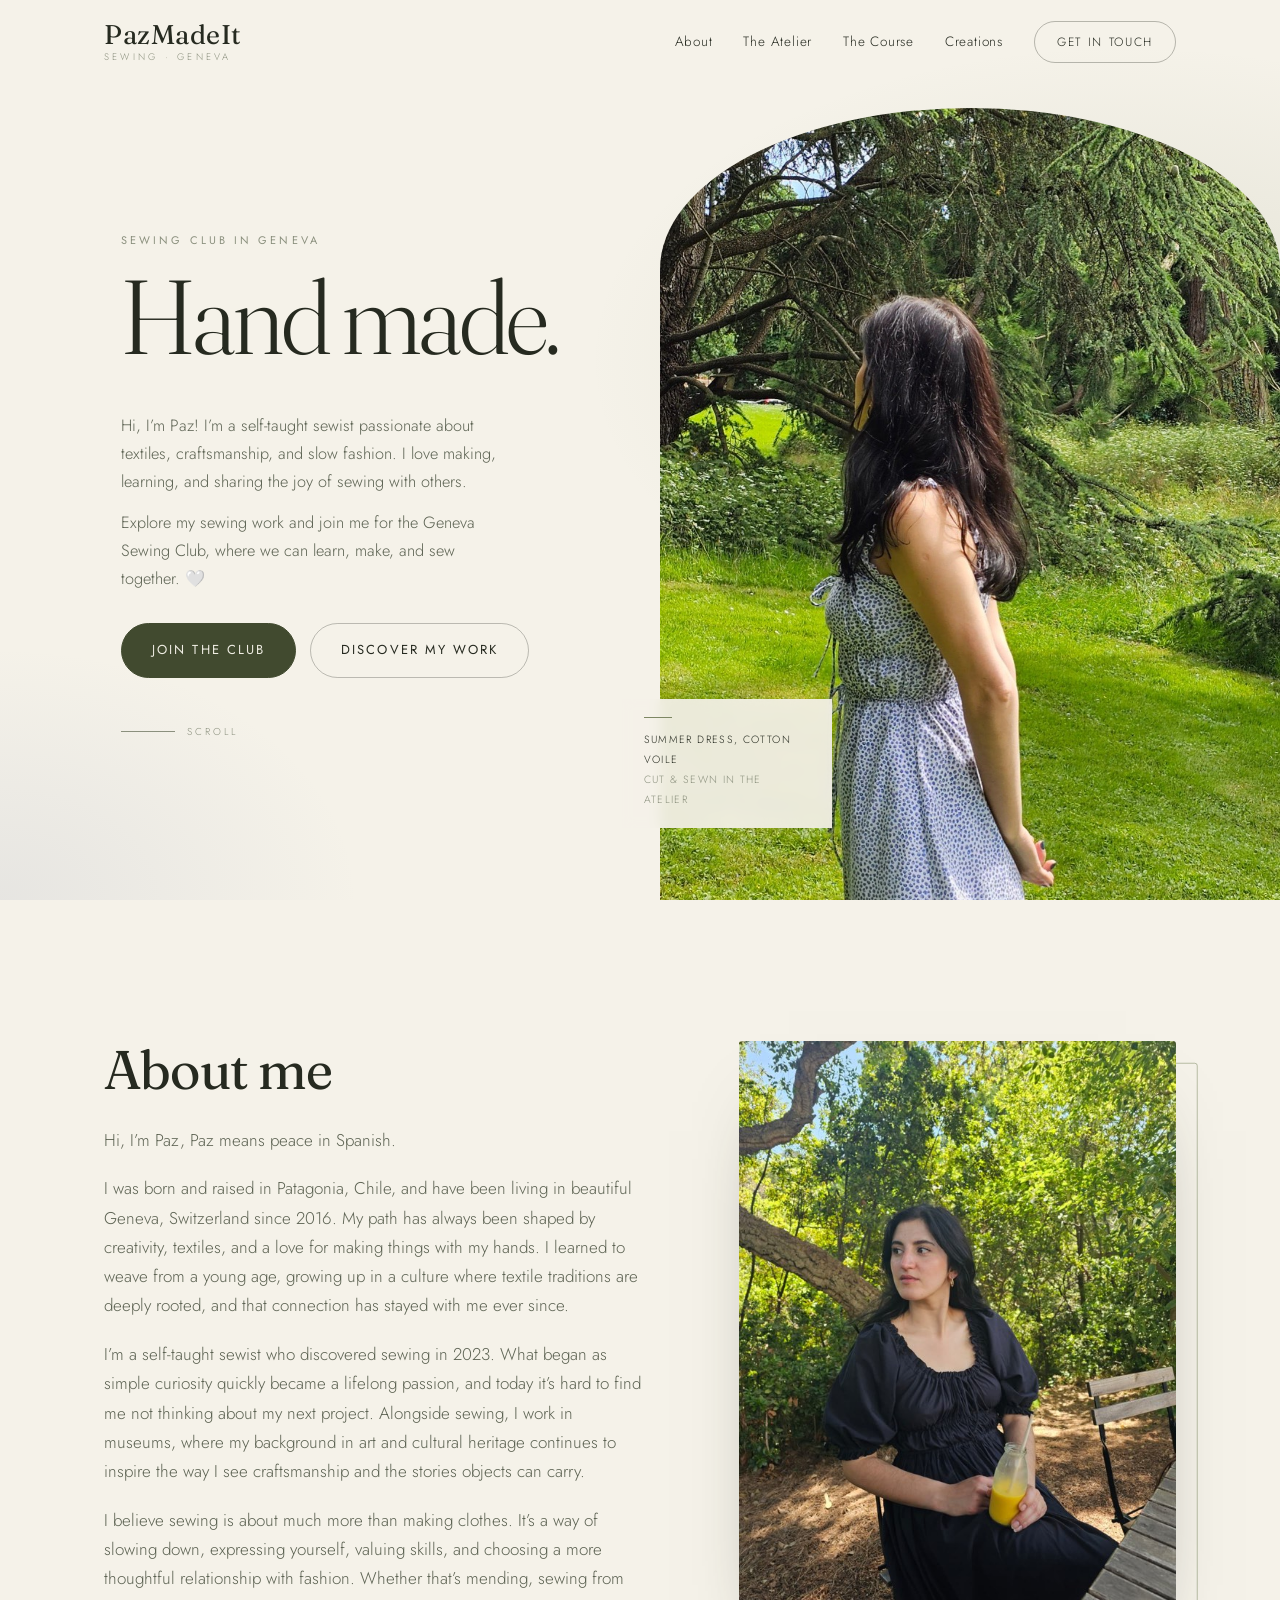
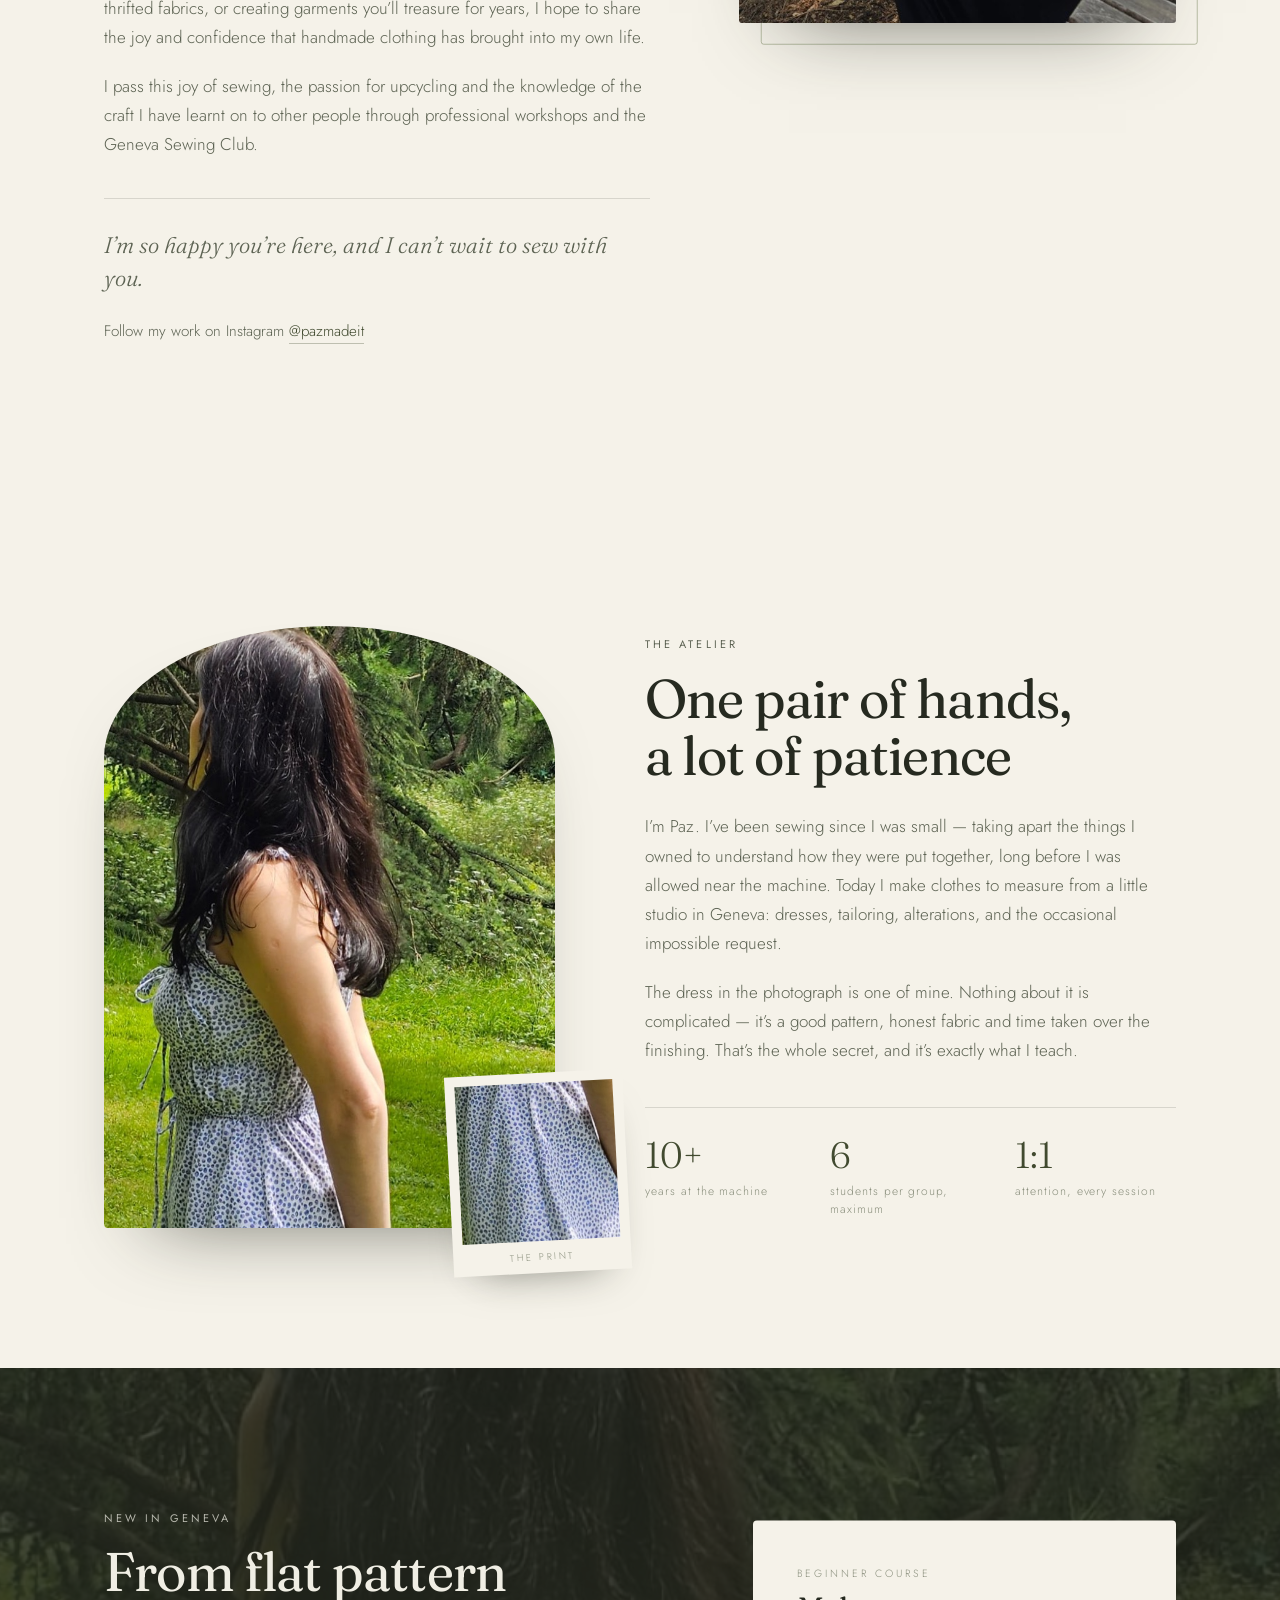
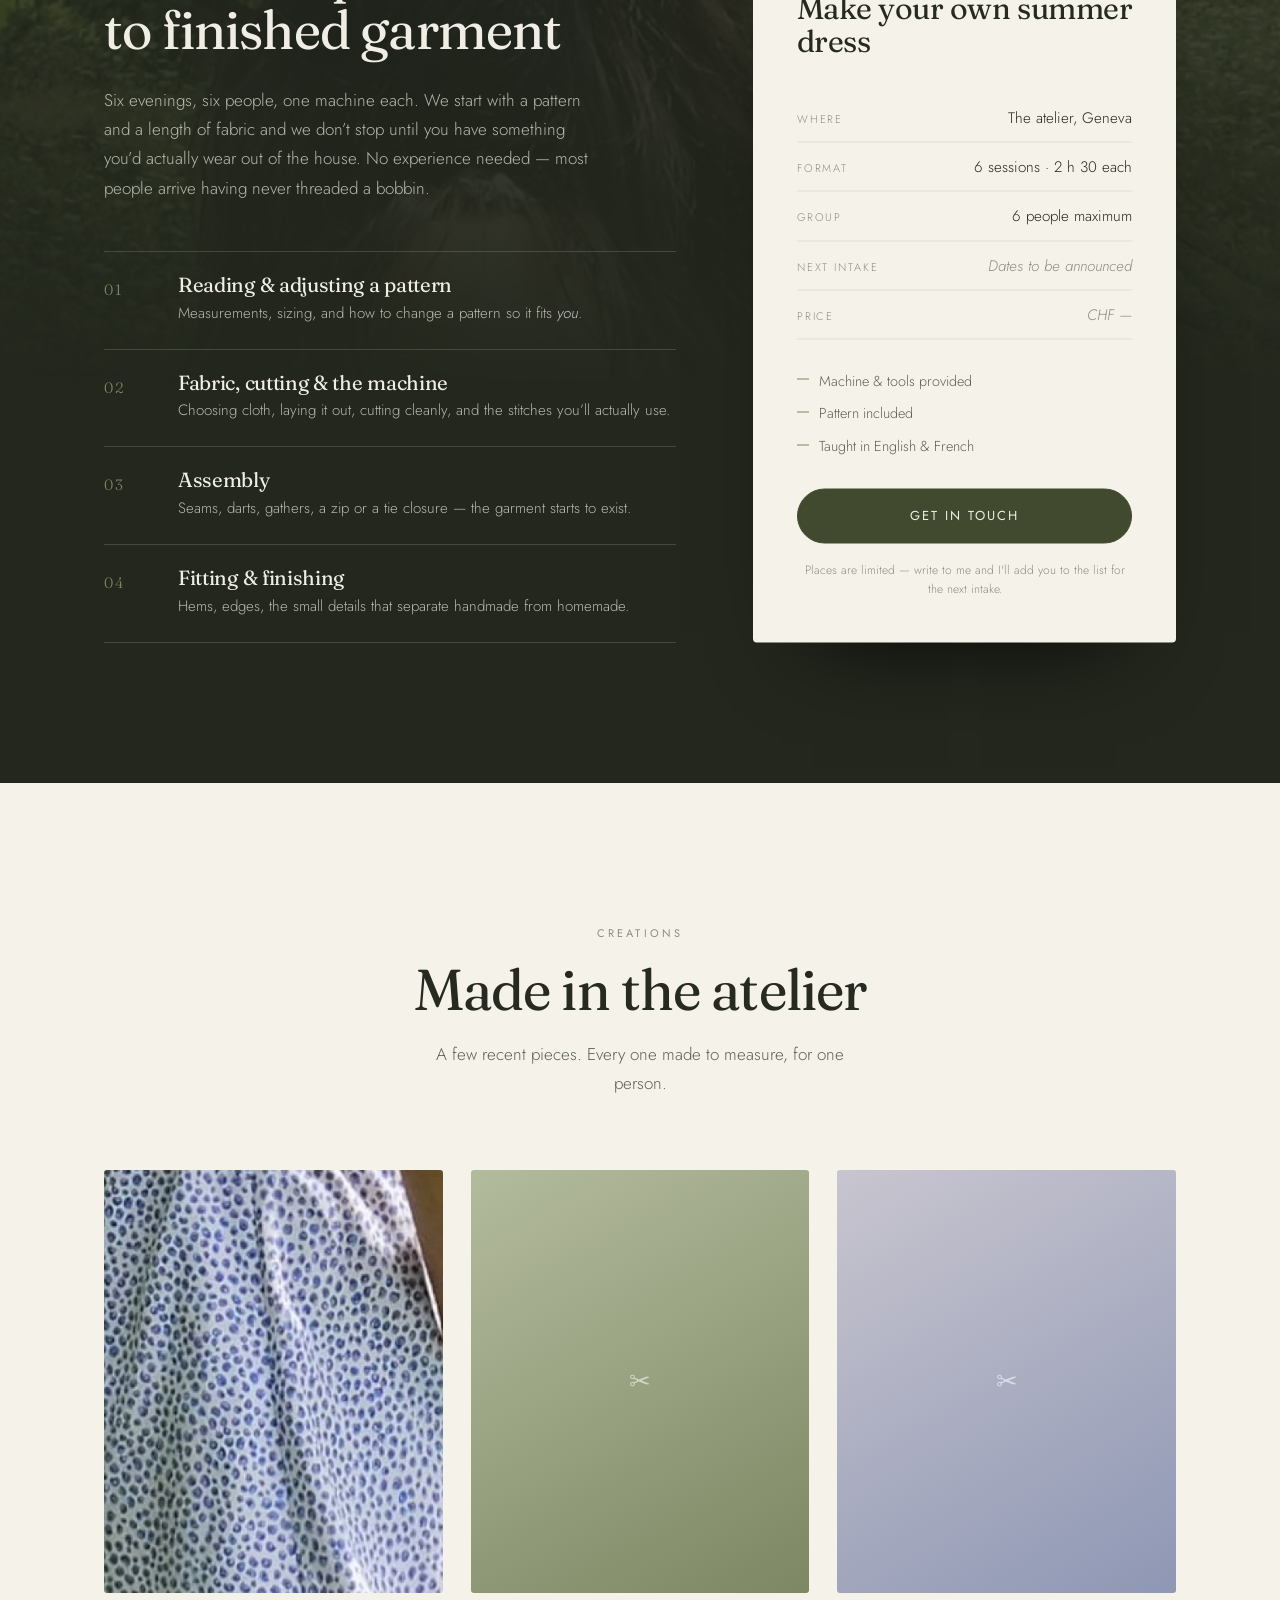
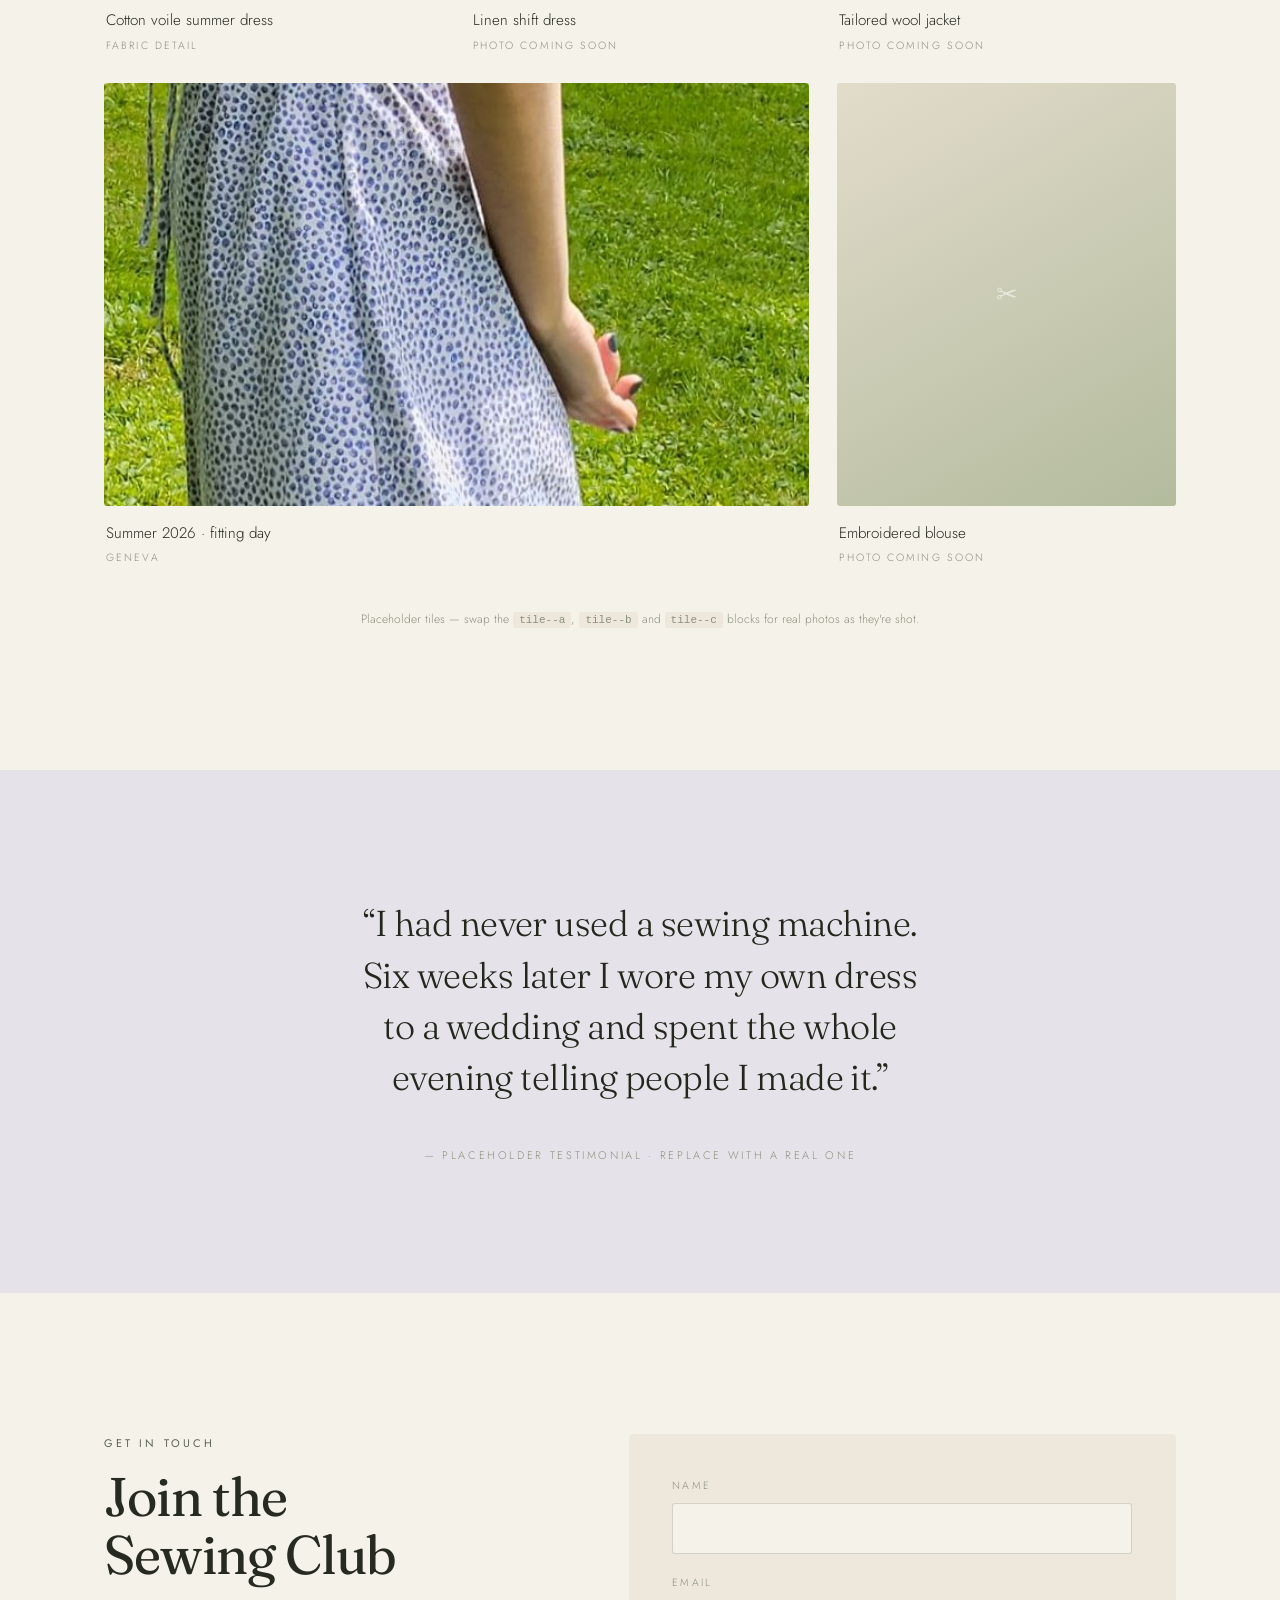
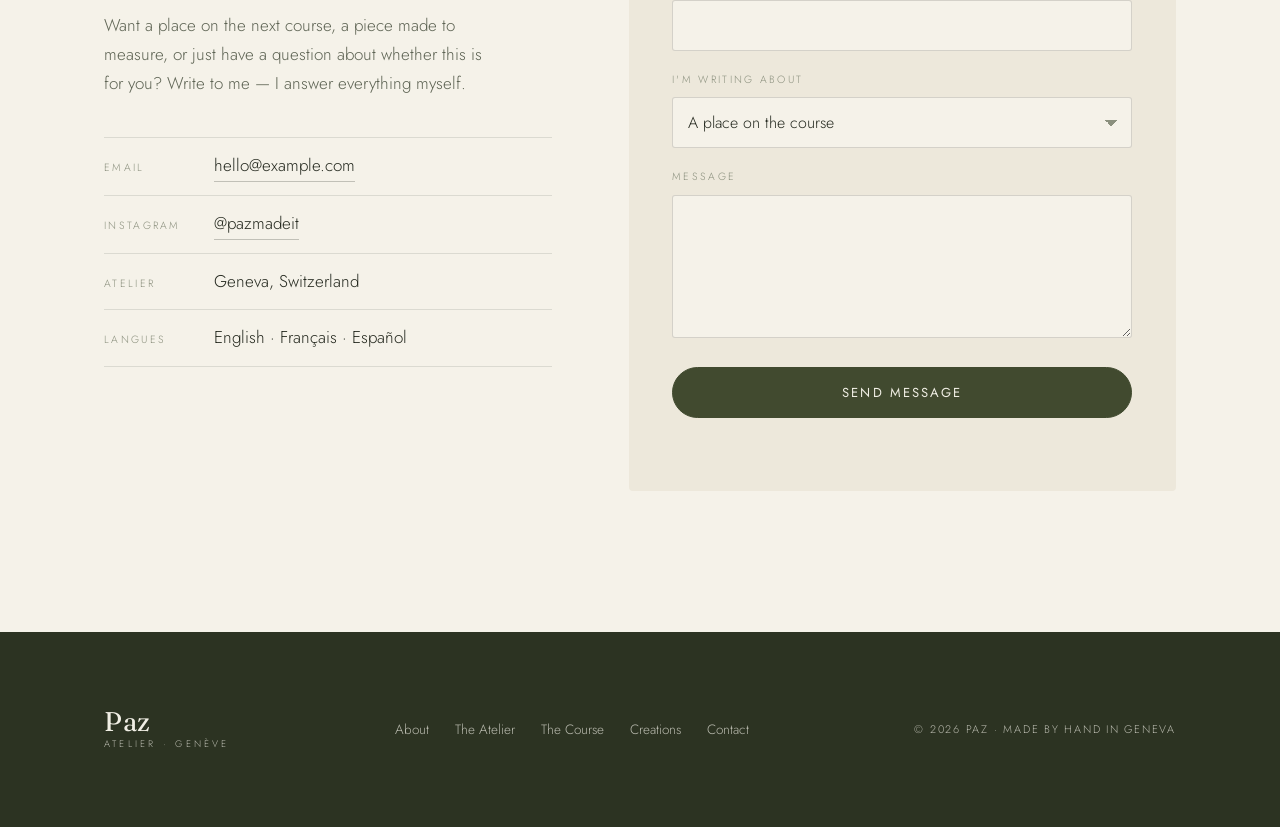
==== commit b5512c98: "refactor: remove manifesto separator" ====
--- a/index.html
+++ b/index.html
@@ -147,15 +147,6 @@
     </div>
   </section>
 
-  <!-- ══════════════ MANIFESTO ══════════════ -->
-  <section class="manifesto">
-    <p class="manifesto-line reveal">
-      <span class="rule" aria-hidden="true"></span>
-      A garment should fit the person, not the other way around.
-      <span class="rule" aria-hidden="true"></span>
-    </p>
-  </section>
-
   <!-- ══════════════ ATELIER / ABOUT ══════════════ -->
   <section id="atelier" class="section atelier">
     <div class="container atelier-grid">
--- a/css/style.css
+++ b/css/style.css
@@ -397,8 +397,7 @@
 .about-copy h2 { font-size: clamp(2.1rem, 4.4vw, 3.4rem); }
 .about-copy p { color: var(--ink-soft); max-width: 56ch; }
 
-/* sign-off, set like a letter's closing line — kept small on purpose so it
-   doesn't compete with the manifesto line directly below the section */
+/* sign-off, set like a letter's closing line */
 .about-signoff {
   font-family: var(--font-display);
   font-style: italic;
@@ -465,35 +464,6 @@
   text-transform: uppercase;
   color: var(--ink-faint);
   white-space: nowrap;
-}
-
-/* ══ MANIFESTO ════════════════════════════════════════════════════════ */
-
-.manifesto {
-  background: var(--ivory-2);
-  padding: clamp(56px, 8vw, 96px) var(--gutter);
-  text-align: center;
-}
-.manifesto-line {
-  margin: 0;
-  display: flex;
-  align-items: center;
-  justify-content: center;
-  gap: clamp(18px, 4vw, 44px);
-  font-family: var(--font-display);
-  font-style: italic;
-  font-weight: 300;
-  font-size: clamp(1.2rem, 2.5vw, 1.8rem);
-  line-height: 1.4;
-  color: var(--moss);
-  max-width: 1180px;
-  margin-inline: auto;
-}
-.manifesto-line .rule {
-  flex: 0 0 auto;
-  width: clamp(28px, 7vw, 90px);
-  height: 1px;
-  background: rgba(65, 74, 47, 0.32);
 }
 
 /* ══ ATELIER ══════════════════════════════════════════════════════════ */
@@ -999,7 +969,6 @@
   .fact-label { margin-top: 0; }
   .gallery { grid-template-columns: 1fr; }
   .tile--wide { grid-column: span 1; }
-  .manifesto-line .rule { display: none; }
   .steps li { grid-template-columns: 40px 1fr; gap: 12px; }
   .contact-info li { flex-direction: column; gap: 4px; }
   .ci-label { flex: none; }
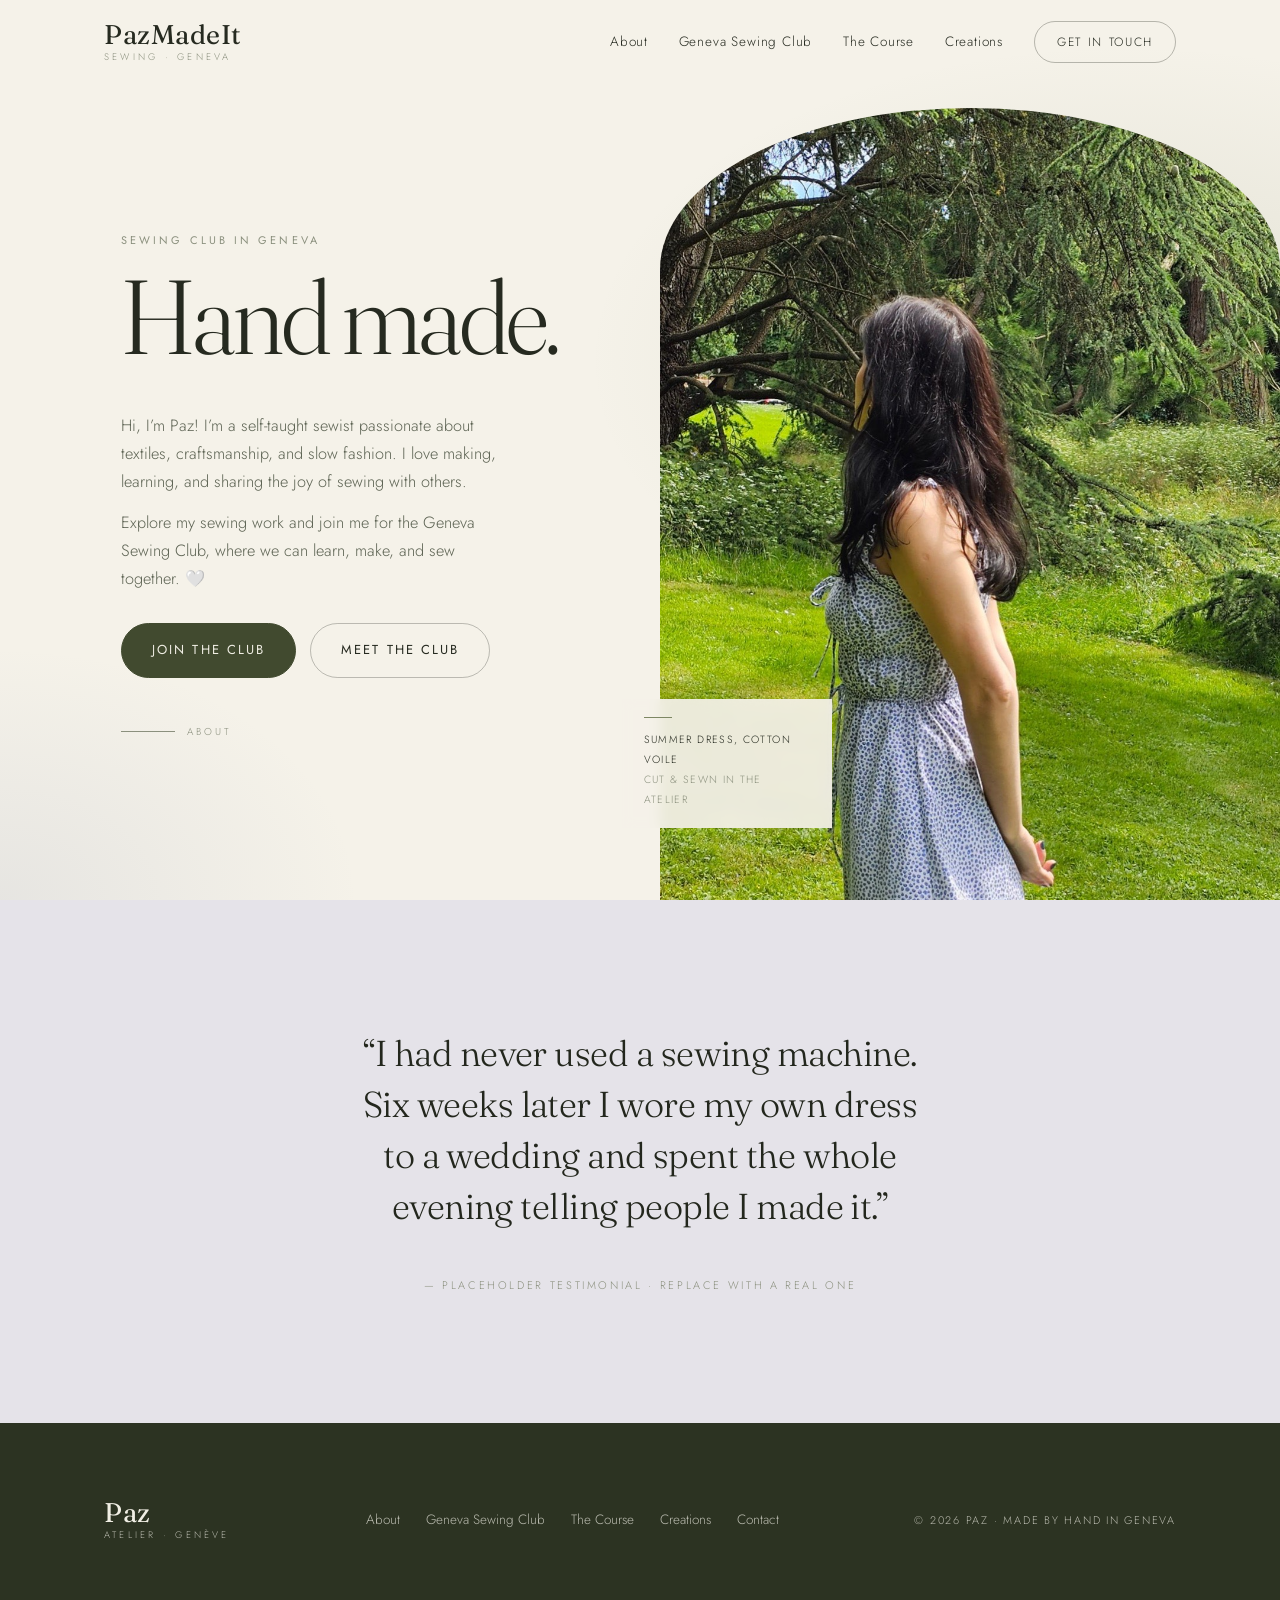
==== commit 247ac696: "feat: separate page in different pages instead of having one single scrollable landing" ====
--- a/index.html
+++ b/index.html
@@ -35,11 +35,11 @@
     </button>
 
     <nav class="nav" id="siteNav" aria-label="Main">
-      <a href="#about" class="nav-link">About</a>
-      <a href="#atelier" class="nav-link">The Atelier</a>
-      <a href="#course" class="nav-link">The Course</a>
-      <a href="#creations" class="nav-link">Creations</a>
-      <a href="#contact" class="nav-link nav-link--cta">Get In Touch</a>
+      <a href="about/" class="nav-link">About</a>
+      <a href="club/" class="nav-link">Geneva Sewing Club</a>
+      <a href="course/" class="nav-link">The Course</a>
+      <a href="creations/" class="nav-link">Creations</a>
+      <a href="contact/" class="nav-link nav-link--cta">Get In Touch</a>
     </nav>
   </div>
 </header>
@@ -62,13 +62,13 @@
         can learn, make, and sew together.&nbsp;🤍
       </p>
       <div class="hero-actions">
-        <a href="#course" class="btn btn--solid">Join The Club</a>
-        <a href="#atelier" class="btn btn--line">Discover my work</a>
+        <a href="course/" class="btn btn--solid">Join The Club</a>
+        <a href="club/" class="btn btn--line">Meet the Club</a>
       </div>
 
-      <a href="#about" class="scroll-cue" aria-label="Scroll to next section">
+      <a href="about/" class="scroll-cue" aria-label="Go to About">
         <span class="scroll-cue-line" aria-hidden="true"></span>
-        <span>scroll</span>
+        <span>about</span>
       </a>
     </div>
 
@@ -85,193 +85,6 @@
     </figure>
   </section>
 
-  <!-- ══════════════ ABOUT ME ══════════════ -->
-  <section id="about" class="section about">
-    <div class="container about-grid">
-
-      <div class="about-copy reveal">
-        <h2>About me</h2>
-        <p>
-          Hi, I’m Paz, Paz means peace in Spanish.
-        </p>
-        <p>
-          I was born and raised in Patagonia, Chile, and have been living in
-          beautiful Geneva, Switzerland since 2016. My path has always been
-          shaped by creativity, textiles, and a love for making things with my
-          hands. I learned to weave from a young age, growing up in a culture
-          where textile traditions are deeply rooted, and that connection has
-          stayed with me ever since.
-        </p>
-        <p>
-          I’m a self-taught sewist who discovered sewing in 2023. What began as
-          simple curiosity quickly became a lifelong passion, and today it’s hard
-          to find me not thinking about my next project. Alongside sewing, I work
-          in museums, where my background in art and cultural heritage continues
-          to inspire the way I see craftsmanship and the stories objects can
-          carry.
-        </p>
-        <p>
-          I believe sewing is about much more than making clothes. It’s a way of
-          slowing down, expressing yourself, valuing skills, and choosing a more
-          thoughtful relationship with fashion. Whether that’s mending, sewing
-          from thrifted fabrics, or creating garments you’ll treasure for years,
-          I hope to share the joy and confidence that handmade clothing has
-          brought into my own life.
-        </p>
-        <p>
-          I pass this joy of sewing, the passion for upcycling and the knowledge
-          of the craft I have learnt on to other people through professional
-          workshops and the Geneva Sewing Club.
-        </p>
-
-        <p class="about-signoff">
-          I’m so happy you’re here, and I can’t wait to sew with you.
-        </p>
-
-        <p class="about-ig">
-          Follow my work on Instagram
-          <a href="https://instagram.com/pazmadeit" target="_blank" rel="noopener">@pazmadeit</a>
-        </p>
-      </div>
-
-      <figure class="about-visual reveal">
-        <div class="about-frame">
-          <img src="img/about.jpg"
-               srcset="img/about-sm.jpg 600w, img/about.jpg 900w"
-               sizes="(max-width: 860px) 100vw, 38vw"
-               alt="Paz sitting on a wooden bench in dappled sunlight, wearing a handmade black puff-sleeve dress."
-               loading="lazy" width="900" height="1200">
-        </div>
-      </figure>
-
-    </div>
-  </section>
-
-  <!-- ══════════════ ATELIER / ABOUT ══════════════ -->
-  <section id="atelier" class="section atelier">
-    <div class="container atelier-grid">
-
-      <div class="atelier-visual reveal">
-        <div class="arch-frame">
-          <img src="img/portrait.jpg" alt="Detail of the handmade floral dress, worn outdoors." loading="lazy" width="720" height="980">
-        </div>
-        <div class="swatch">
-          <img src="img/print.jpg" alt="Close-up of the dress fabric — small blue flowers on pale cotton." loading="lazy" width="520" height="520">
-          <span class="swatch-label">the print</span>
-        </div>
-      </div>
-
-      <div class="atelier-copy reveal">
-        <p class="eyebrow">The Atelier</p>
-        <h2>One pair of hands,<br>a lot of patience</h2>
-        <p>
-          I’m Paz. I’ve been sewing since I was small — taking apart the things I
-          owned to understand how they were put together, long before I was allowed
-          near the machine. Today I make clothes to measure from a little studio in
-          Geneva: dresses, tailoring, alterations, and the occasional impossible
-          request.
-        </p>
-        <p>
-          The dress in the photograph is one of mine. Nothing about it is
-          complicated — it’s a good pattern, honest fabric and time taken over the
-          finishing. That’s the whole secret, and it’s exactly what I teach.
-        </p>
-
-        <ul class="facts">
-          <li><span class="fact-num">10+</span><span class="fact-label">years at the machine</span></li>
-          <li><span class="fact-num">6</span><span class="fact-label">students per group, maximum</span></li>
-          <li><span class="fact-num">1:1</span><span class="fact-label">attention, every session</span></li>
-        </ul>
-      </div>
-
-    </div>
-  </section>
-
-  <!-- ══════════════ COURSE ══════════════ -->
-  <section id="course" class="section course">
-    <div class="course-texture" aria-hidden="true"></div>
-
-    <div class="container course-grid">
-      <div class="course-copy reveal">
-        <p class="eyebrow eyebrow--light">New in Geneva</p>
-        <h2>From flat pattern<br>to finished garment</h2>
-        <p>
-          Six evenings, six people, one machine each. We start with a pattern and
-          a length of fabric and we don’t stop until you have something you’d
-          actually wear out of the house. No experience needed — most people arrive
-          having never threaded a bobbin.
-        </p>
-
-        <ol class="steps">
-          <li><span class="step-n">01</span><div><h3>Reading &amp; adjusting a pattern</h3><p>Measurements, sizing, and how to change a pattern so it fits <em>you</em>.</p></div></li>
-          <li><span class="step-n">02</span><div><h3>Fabric, cutting &amp; the machine</h3><p>Choosing cloth, laying it out, cutting cleanly, and the stitches you’ll actually use.</p></div></li>
-          <li><span class="step-n">03</span><div><h3>Assembly</h3><p>Seams, darts, gathers, a zip or a tie closure — the garment starts to exist.</p></div></li>
-          <li><span class="step-n">04</span><div><h3>Fitting &amp; finishing</h3><p>Hems, edges, the small details that separate handmade from homemade.</p></div></li>
-        </ol>
-      </div>
-
-      <aside class="course-card reveal">
-        <p class="card-kicker">Beginner course</p>
-        <h3 class="card-title">Make your own summer dress</h3>
-
-        <dl class="card-details">
-          <div><dt>Where</dt><dd>The atelier, Geneva</dd></div>
-          <div><dt>Format</dt><dd>6 sessions · 2 h 30 each</dd></div>
-          <div><dt>Group</dt><dd>6 people maximum</dd></div>
-          <div><dt>Next intake</dt><dd><em>Dates to be announced</em></dd></div>
-          <div><dt>Price</dt><dd><em>CHF —</em></dd></div>
-        </dl>
-
-        <ul class="card-includes">
-          <li>Machine &amp; tools provided</li>
-          <li>Pattern included</li>
-          <li>Taught in English &amp; French</li>
-        </ul>
-
-        <a href="#contact" class="btn btn--solid btn--block">Get In Touch</a>
-        <p class="card-note">Places are limited — write to me and I'll add you to the list for the next intake.</p>
-      </aside>
-    </div>
-  </section>
-
-  <!-- ══════════════ CREATIONS ══════════════ -->
-  <section id="creations" class="section creations">
-    <div class="container">
-      <p class="eyebrow center reveal">Creations</p>
-      <h2 class="section-title center reveal">Made in the atelier</h2>
-      <p class="section-sub center reveal">A few recent pieces. Every one made to measure, for one person.</p>
-
-      <div class="gallery">
-        <figure class="tile tile--photo reveal">
-          <img src="img/print.jpg" alt="Close-up of the cotton voile, printed with small blue flowers." loading="lazy" width="520" height="520">
-          <figcaption><span class="tile-name">Cotton voile summer dress</span><span class="tile-meta">Fabric detail</span></figcaption>
-        </figure>
-
-        <figure class="tile tile--a reveal">
-          <div class="tile-ph" aria-hidden="true"></div>
-          <figcaption><span class="tile-name">Linen shift dress</span><span class="tile-meta">Photo coming soon</span></figcaption>
-        </figure>
-
-        <figure class="tile tile--b reveal">
-          <div class="tile-ph" aria-hidden="true"></div>
-          <figcaption><span class="tile-name">Tailored wool jacket</span><span class="tile-meta">Photo coming soon</span></figcaption>
-        </figure>
-
-        <figure class="tile tile--photo tile--wide reveal">
-          <img src="img/lawn.jpg" alt="The skirt of the floral summer dress against sunlit grass." loading="lazy" width="1150" height="380">
-          <figcaption><span class="tile-name">Summer 2026 · fitting day</span><span class="tile-meta">Geneva</span></figcaption>
-        </figure>
-
-        <figure class="tile tile--c reveal">
-          <div class="tile-ph" aria-hidden="true"></div>
-          <figcaption><span class="tile-name">Embroidered blouse</span><span class="tile-meta">Photo coming soon</span></figcaption>
-        </figure>
-      </div>
-
-      <p class="gallery-note reveal">Placeholder tiles — swap the <code>tile--a</code>, <code>tile--b</code> and <code>tile--c</code> blocks for real photos as they're shot.</p>
-    </div>
-  </section>
-
   <!-- ══════════════ TESTIMONIAL ══════════════ -->
   <section class="testimonial">
     <div class="container">
@@ -279,56 +92,6 @@
         <p class="quote-text">“I had never used a sewing machine. Six weeks later I wore my own dress to a wedding and spent the whole evening telling people I made it.”</p>
         <footer class="quote-author">— Placeholder testimonial · replace with a real one</footer>
       </blockquote>
-    </div>
-  </section>
-
-  <!-- ══════════════ CONTACT ══════════════ -->
-  <section id="contact" class="section contact">
-    <div class="container contact-grid">
-
-      <div class="contact-copy reveal">
-        <p class="eyebrow">Get in touch</p>
-        <h2>Join the <br>Sewing Club</br></h2>
-        <p>
-          Want a place on the next course, a piece made to measure, or just have a
-          question about whether this is for you? Write to me — I answer everything
-          myself.
-        </p>
-
-        <ul class="contact-info">
-          <li><span class="ci-label">Email</span><a href="mailto:hello@example.com">hello@example.com</a></li>
-          <li><span class="ci-label">Instagram</span><a href="https://instagram.com/pazmadeit" target="_blank" rel="noopener">@pazmadeit</a></li>
-          <li><span class="ci-label">Atelier</span><span>Geneva, Switzerland</span></li>
-          <li><span class="ci-label">Langues</span><span>English · Français · Español</span></li>
-        </ul>
-      </div>
-
-      <form class="contact-form reveal" id="contactForm" novalidate>
-        <div class="form-row">
-          <label for="name">Name</label>
-          <input type="text" id="name" name="name" autocomplete="name" required>
-        </div>
-        <div class="form-row">
-          <label for="email">Email</label>
-          <input type="email" id="email" name="email" autocomplete="email" required>
-        </div>
-        <div class="form-row">
-          <label for="subject">I'm writing about</label>
-          <select id="subject" name="subject">
-            <option value="A place on the course">A place on the course</option>
-            <option value="A made-to-measure piece">A made-to-measure piece</option>
-            <option value="Alterations">Alterations</option>
-            <option value="Something else">Something else</option>
-          </select>
-        </div>
-        <div class="form-row">
-          <label for="message">Message</label>
-          <textarea id="message" name="message" rows="5" required></textarea>
-        </div>
-        <button type="submit" class="btn btn--solid btn--block">Send message</button>
-        <p class="form-status" id="formStatus" role="status" aria-live="polite"></p>
-      </form>
-
     </div>
   </section>
 
@@ -342,11 +105,11 @@
     </a>
 
     <nav class="footer-nav" aria-label="Footer">
-      <a href="#about">About</a>
-      <a href="#atelier">The Atelier</a>
-      <a href="#course">The Course</a>
-      <a href="#creations">Creations</a>
-      <a href="#contact">Contact</a>
+      <a href="about/">About</a>
+      <a href="club/">Geneva Sewing Club</a>
+      <a href="course/">The Course</a>
+      <a href="creations/">Creations</a>
+      <a href="contact/">Contact</a>
     </nav>
 
     <p class="footer-fine">© <span id="year"></span> Paz · Made by hand in Geneva</p>
--- a/css/style.css
+++ b/css/style.css
@@ -170,7 +170,8 @@
   z-index: 50;
   transition: background 0.4s var(--ease), box-shadow 0.4s var(--ease);
 }
-.site-header.is-stuck {
+.site-header.is-stuck,
+.site-header--solid {
   background: rgba(245, 242, 233, 0.92);
   backdrop-filter: blur(12px);
   box-shadow: 0 1px 0 rgba(38, 42, 32, 0.10);
@@ -222,7 +223,8 @@
   transform-origin: right;
   transition: transform 0.4s var(--ease);
 }
-.nav-link:hover::after { transform: scaleX(1); transform-origin: left; }
+.nav-link:hover::after,
+.nav-link[aria-current="page"]::after { transform: scaleX(1); transform-origin: left; }
 
 .nav-link--cta {
   border: 1px solid rgba(38, 42, 32, 0.3);
@@ -234,7 +236,8 @@
   transition: background 0.35s var(--ease), color 0.35s var(--ease), border-color 0.35s var(--ease);
 }
 .nav-link--cta::after { display: none; }
-.nav-link--cta:hover { background: var(--moss); border-color: var(--moss); color: var(--on-dark); }
+.nav-link--cta:hover,
+.nav-link--cta[aria-current="page"] { background: var(--moss); border-color: var(--moss); color: var(--on-dark); }
 
 .nav-toggle {
   display: none;
@@ -430,8 +433,7 @@
   top: calc(var(--header-h) + clamp(24px, 4vw, 56px));
   margin: 0;
 }
-/* offset hairline frame — the layered, hand-placed feel of the atelier swatch,
-   without repeating the arch */
+/* offset hairline frame — a layered, hand-placed feel without repeating the arch */
 .about-visual::before {
   content: "";
   position: absolute;
@@ -466,46 +468,42 @@
   white-space: nowrap;
 }
 
-/* ══ ATELIER ══════════════════════════════════════════════════════════ */
-
-.atelier-grid {
+/* ══ CLUB (Geneva Sewing Club, was ATELIER) ══════════════════════════════ */
+
+.club-grid {
   display: grid;
   grid-template-columns: minmax(0, 0.85fr) minmax(0, 1fr);
   gap: clamp(40px, 7vw, 110px);
-  align-items: center;
-}
-
-.atelier-visual { position: relative; }
-.arch-frame {
-  border-radius: 50% 50% 4px 4px / 22% 22% 4px 4px;
+  align-items: start;
+}
+
+/* floating photo, same treatment as .about-visual: tracks the copy column
+   as it scrolls, with an offset hairline frame behind it */
+.club-visual {
+  position: sticky;
+  top: calc(var(--header-h) + clamp(24px, 4vw, 56px));
+  margin: 0;
+}
+.club-visual::before {
+  content: "";
+  position: absolute;
+  inset: 0;
+  transform: translate(clamp(12px, 1.7vw, 24px), clamp(12px, 1.7vw, 24px));
+  border: 1px solid rgba(125, 135, 99, 0.5);
+  border-radius: 3px;
+}
+
+.club-frame {
+  position: relative;
+  z-index: 1;
+  border-radius: 3px;
   overflow: hidden;
   box-shadow: 0 40px 80px -50px rgba(35, 39, 29, 0.7);
 }
-.arch-frame img { width: 100%; aspect-ratio: 3 / 4; object-fit: cover; }
-
-.swatch {
-  position: absolute;
-  right: clamp(-72px, -6vw, -20px);
-  bottom: clamp(-46px, -5vw, -24px);
-  width: clamp(118px, 16vw, 178px);
-  padding: 10px 10px 8px;
-  background: var(--ivory);
-  box-shadow: 0 22px 44px -28px rgba(35, 39, 29, 0.6);
-  transform: rotate(-3deg);
-}
-.swatch img { aspect-ratio: 1; object-fit: cover; }
-.swatch-label {
-  display: block;
-  margin-top: 8px;
-  font-size: 9.5px;
-  letter-spacing: 0.26em;
-  text-transform: uppercase;
-  text-align: center;
-  color: var(--ink-faint);
-}
-
-.atelier-copy h2 { font-size: clamp(2.1rem, 4.4vw, 3.4rem); }
-.atelier-copy p { color: var(--ink-soft); max-width: 52ch; }
+.club-frame img { width: 100%; aspect-ratio: 3 / 4; object-fit: cover; }
+
+.club-copy h2 { font-size: clamp(2.1rem, 4.4vw, 3.4rem); }
+.club-copy p { color: var(--ink-soft); max-width: 52ch; }
 
 .facts {
   list-style: none;
@@ -532,6 +530,26 @@
   line-height: 1.5;
 }
 
+.club-where {
+  margin: 1.8rem 0 0;
+  padding: 1.6rem 0 0;
+  border-top: 1px solid rgba(38, 42, 32, 0.14);
+  display: grid;
+  gap: 12px;
+}
+.club-where dt {
+  font-size: 11px;
+  letter-spacing: 0.18em;
+  text-transform: uppercase;
+  color: var(--ink-faint);
+  margin-bottom: 0.35em;
+}
+.club-where dd {
+  margin: 0;
+  color: var(--ink-soft);
+  line-height: 1.6;
+}
+
 /* ══ COURSE ═══════════════════════════════════════════════════════════ */
 
 .course {
@@ -607,6 +625,42 @@
 .card-title {
   font-size: clamp(1.6rem, 2.4vw, 2rem);
   margin: 0 0 1.2em;
+}
+
+.price-options {
+  display: grid;
+  grid-template-columns: repeat(2, minmax(0, 1fr));
+  gap: 12px;
+  margin: 0 0 1.8rem;
+}
+.price-option {
+  padding: 16px 12px;
+  border: 1px solid rgba(38, 42, 32, 0.14);
+  border-radius: 4px;
+  text-align: center;
+}
+.price-option--primary { border-color: var(--moss); }
+.price-amount {
+  display: block;
+  font-family: var(--font-display);
+  font-size: clamp(1.4rem, 2vw, 1.7rem);
+  line-height: 1;
+  color: var(--moss);
+}
+.price-name {
+  display: block;
+  margin-top: 8px;
+  font-size: 10.5px;
+  letter-spacing: 0.1em;
+  text-transform: uppercase;
+  color: var(--ink-faint);
+}
+.price-note {
+  display: block;
+  margin-top: 4px;
+  font-size: 11px;
+  color: var(--ink-faint);
+  line-height: 1.4;
 }
 
 .card-details { margin: 0 0 1.8rem; }
@@ -859,7 +913,8 @@
 
 .footer-nav { display: flex; flex-wrap: wrap; gap: 26px; font-size: 13.5px; }
 .footer-nav a { color: var(--on-dark-soft); transition: color 0.3s var(--ease); }
-.footer-nav a:hover { color: var(--on-dark); }
+.footer-nav a:hover,
+.footer-nav a[aria-current="page"] { color: var(--on-dark); }
 
 .footer-fine {
   margin: 0;
@@ -943,8 +998,13 @@
   .hero-title { font-size: clamp(2.9rem, 13vw, 4.4rem); }
   .scroll-cue { display: none; }
 
-  .about-grid, .atelier-grid, .contact-grid { grid-template-columns: 1fr; }
-  .atelier-visual { max-width: 460px; }
+  .about-grid, .club-grid, .contact-grid { grid-template-columns: 1fr; }
+  .club-visual {
+    position: relative;
+    top: auto;
+    max-width: 460px;
+    margin-bottom: clamp(34px, 7vw, 52px);
+  }
 
   /* stacked: photograph first, then the words — same as the hero.
      Stays `relative` — the offset frame and tag are positioned against it. */
@@ -967,6 +1027,7 @@
   .facts { grid-template-columns: 1fr; gap: 16px; }
   .facts li { display: flex; align-items: baseline; gap: 14px; }
   .fact-label { margin-top: 0; }
+  .price-options { grid-template-columns: 1fr; }
   .gallery { grid-template-columns: 1fr; }
   .tile--wide { grid-column: span 1; }
   .steps li { grid-template-columns: 40px 1fr; gap: 12px; }
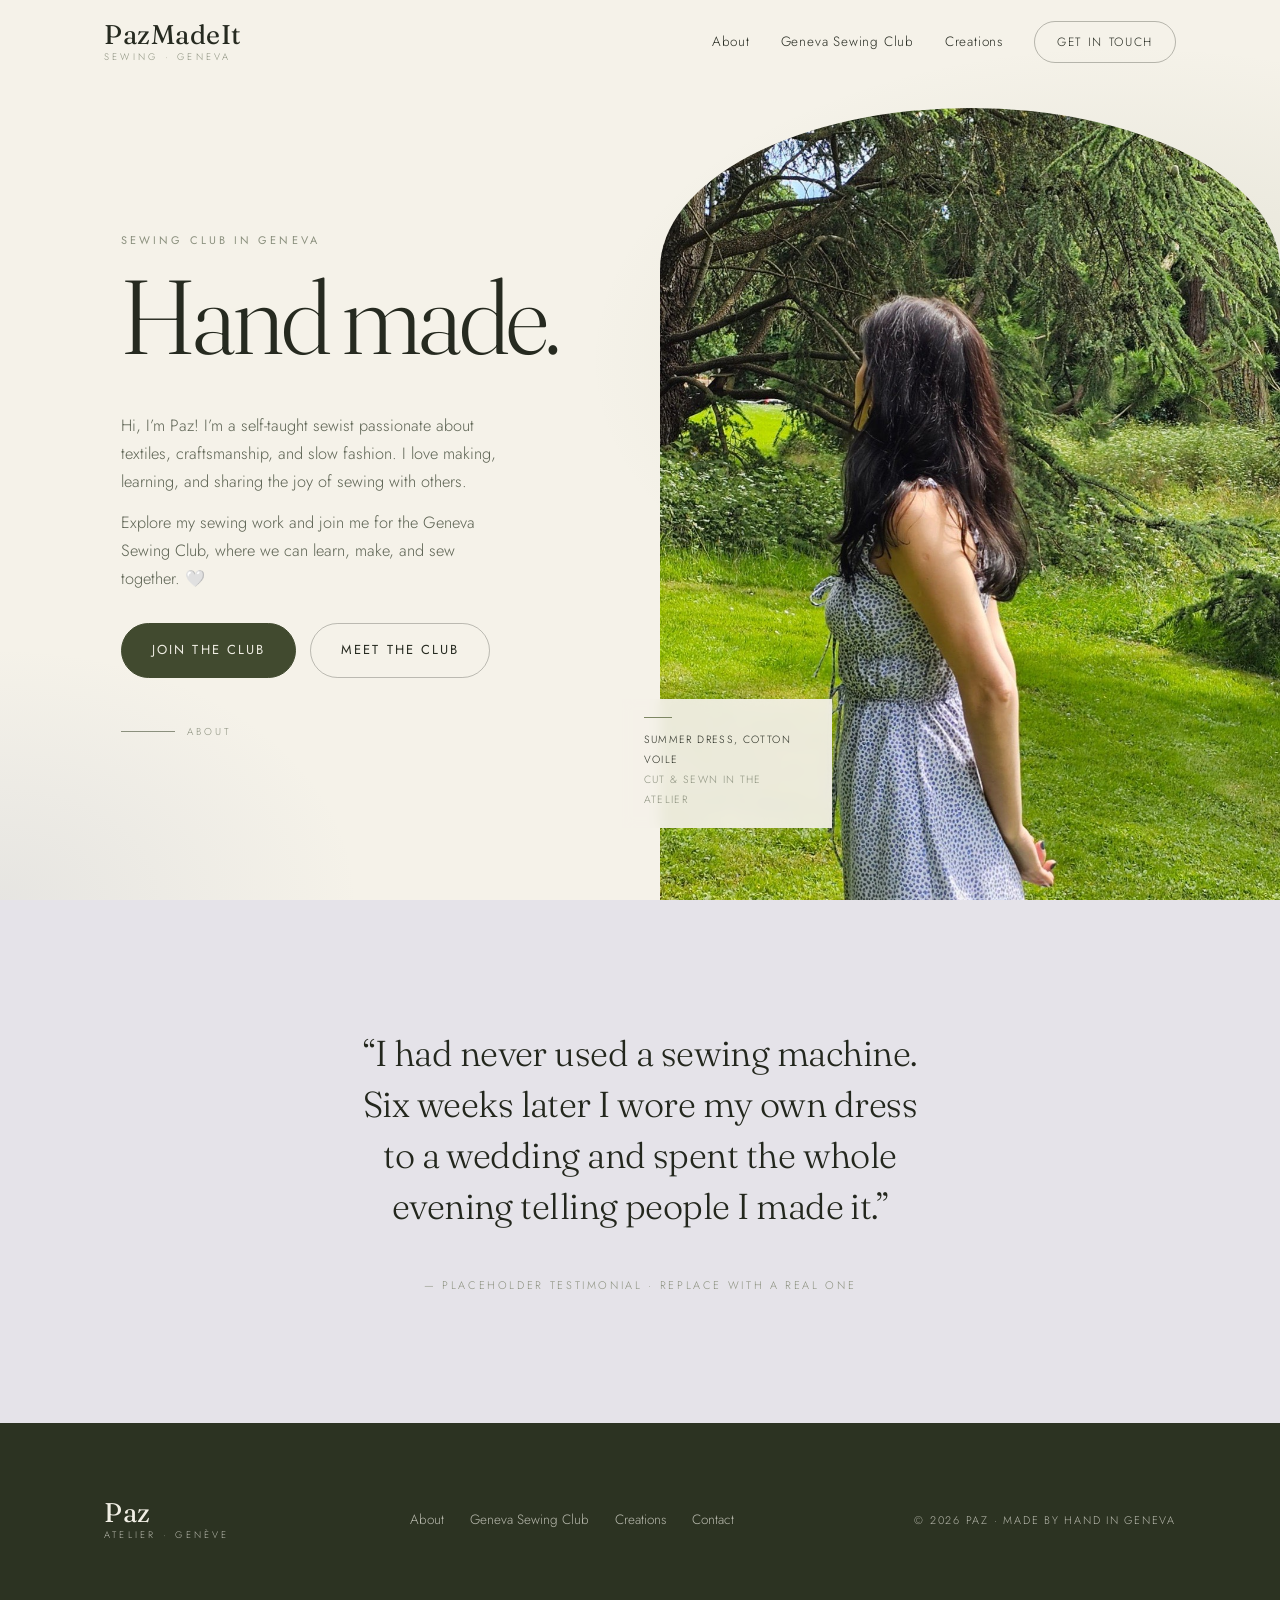
==== commit 556c245c: "refactor: merge gsc and the course sections into a single one" ====
--- a/index.html
+++ b/index.html
@@ -37,7 +37,6 @@
     <nav class="nav" id="siteNav" aria-label="Main">
       <a href="about/" class="nav-link">About</a>
       <a href="club/" class="nav-link">Geneva Sewing Club</a>
-      <a href="course/" class="nav-link">The Course</a>
       <a href="creations/" class="nav-link">Creations</a>
       <a href="contact/" class="nav-link nav-link--cta">Get In Touch</a>
     </nav>
@@ -62,7 +61,7 @@
         can learn, make, and sew together.&nbsp;🤍
       </p>
       <div class="hero-actions">
-        <a href="course/" class="btn btn--solid">Join The Club</a>
+        <a href="club/#course" class="btn btn--solid">Join The Club</a>
         <a href="club/" class="btn btn--line">Meet the Club</a>
       </div>
 
@@ -107,7 +106,6 @@
     <nav class="footer-nav" aria-label="Footer">
       <a href="about/">About</a>
       <a href="club/">Geneva Sewing Club</a>
-      <a href="course/">The Course</a>
       <a href="creations/">Creations</a>
       <a href="contact/">Contact</a>
     </nav>
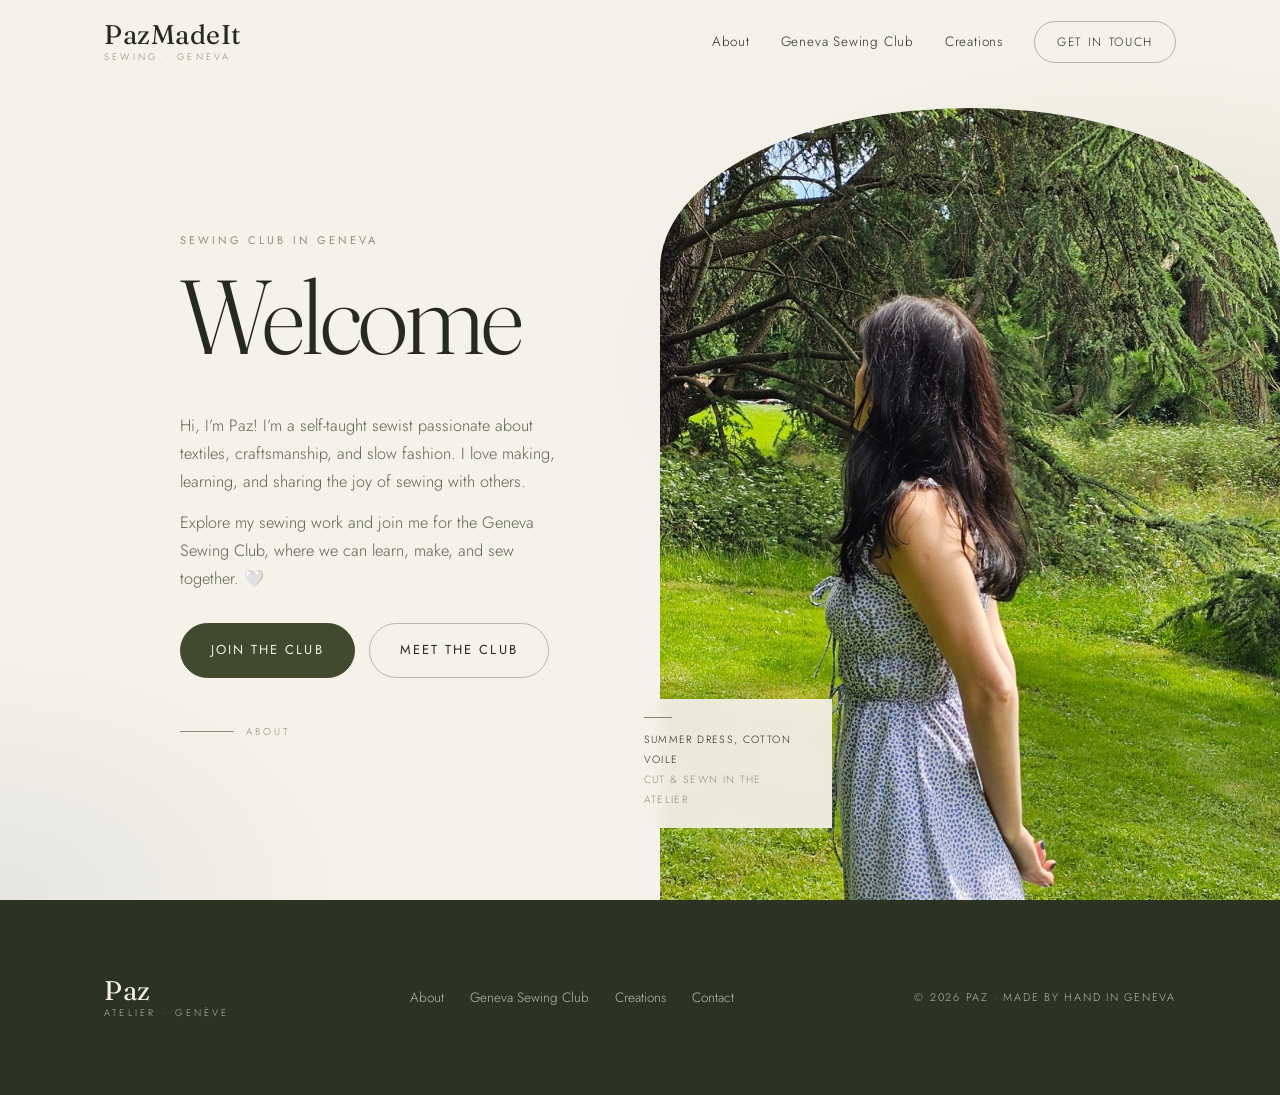
==== commit 6ad07c28: "refactor: add real texts from paz" ====
--- a/index.html
+++ b/index.html
@@ -50,7 +50,7 @@
     <div class="hero-type">
       <p class="eyebrow">Sewing Club In Geneva</p>
       <!-- <h1 class="hero-title">Wear<br>something<br><em>you</em> made.</h1> -->
-      <h1 class="hero-title">Hand made.</h1>
+      <h1 class="hero-title">Welcome</h1>
       <p class="hero-lede">
         Hi, I’m Paz! I’m a self-taught sewist passionate about textiles,
         craftsmanship, and slow fashion. I love making, learning, and sharing
@@ -83,17 +83,6 @@
       </figcaption>
     </figure>
   </section>
-
-  <!-- ══════════════ TESTIMONIAL ══════════════ -->
-  <section class="testimonial">
-    <div class="container">
-      <blockquote class="reveal">
-        <p class="quote-text">“I had never used a sewing machine. Six weeks later I wore my own dress to a wedding and spent the whole evening telling people I made it.”</p>
-        <footer class="quote-author">— Placeholder testimonial · replace with a real one</footer>
-      </blockquote>
-    </div>
-  </section>
-
 </main>
 
 <footer class="site-footer">
--- a/css/style.css
+++ b/css/style.css
@@ -502,8 +502,11 @@
 }
 .club-frame img { width: 100%; aspect-ratio: 3 / 4; object-fit: cover; }
 
+.club-copy { 
+  border: 1px solid red;
+}
 .club-copy h2 { font-size: clamp(2.1rem, 4.4vw, 3.4rem); }
-.club-copy p { color: var(--ink-soft); max-width: 52ch; }
+.club-copy p { color: var(--ink-soft); max-width: 52ch; text-align: justify; }
 
 .facts {
   list-style: none;
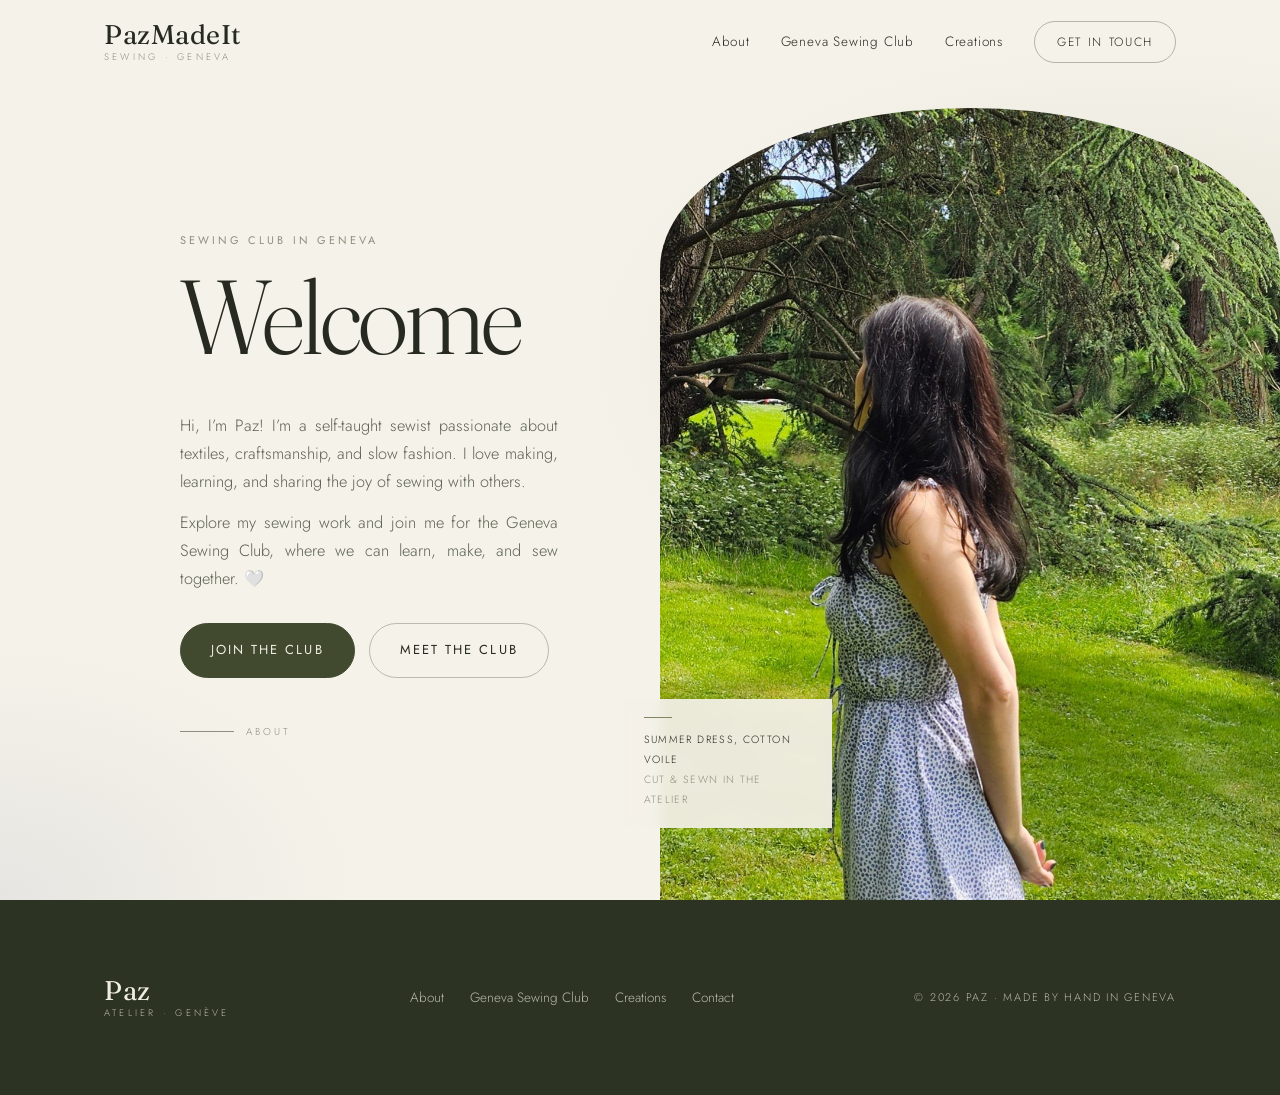
==== commit 8d8b42c8: "refactor: tidy up geneva sewing club section and import bolder weight of google fonts" ====
--- a/index.html
+++ b/index.html
@@ -14,7 +14,7 @@
 
 <link rel="preconnect" href="https://fonts.googleapis.com">
 <link rel="preconnect" href="https://fonts.gstatic.com" crossorigin>
-<link href="https://fonts.googleapis.com/css2?family=Fraunces:ital,opsz,wght@0,9..144,300..600;1,9..144,300..500&family=Jost:wght@300;400;500&display=swap" rel="stylesheet">
+<link href="https://fonts.googleapis.com/css2?family=Fraunces:ital,opsz,wght@0,9..144,300..600;1,9..144,300..500&family=Jost:wght@300;400;500;600&display=swap" rel="stylesheet">
 <link rel="preload" as="image" href="img/hero.jpg">
 
 <link rel="stylesheet" href="css/style.css">
--- a/css/style.css
+++ b/css/style.css
@@ -61,7 +61,8 @@
 
 img { display: block; max-width: 100%; height: auto; }
 a { color: inherit; text-decoration: none; }
-p { margin: 0 0 1.15em; }
+p { margin: 0 0 1.15em; text-align: justify; }
+b, strong { font-weight: 600; }
 
 h1, h2, h3 {
   font-family: var(--font-display);
@@ -502,11 +503,48 @@
 }
 .club-frame img { width: 100%; aspect-ratio: 3 / 4; object-fit: cover; }
 
-.club-copy { 
-  border: 1px solid red;
-}
 .club-copy h2 { font-size: clamp(2.1rem, 4.4vw, 3.4rem); }
-.club-copy p { color: var(--ink-soft); max-width: 52ch; text-align: justify; }
+.club-copy p { color: var(--ink-soft); max-width: 52ch; }
+.club-copy h3 { font-size: 1.3rem; }
+.club-copy h3:not(:first-of-type) {
+  margin-top: 2.6rem;
+  padding-top: 2rem;
+  border-top: 1px solid rgba(38, 42, 32, 0.14);
+}
+
+.club-copy .price-tier {
+  font-family: var(--font-display);
+  font-size: 1.05rem;
+  font-weight: 400;
+  color: var(--moss);
+  margin: 1.6rem 0 0.5em;
+}
+.club-copy .price-tier:first-of-type { margin-top: 0.4em; }
+
+.club-copy .price-footnote {
+  color: var(--ink-faint);
+  font-size: 0.92rem;
+  margin-top: 1.6rem;
+}
+
+.schedule { margin: 0.6rem 0 1.6rem; max-width: 52ch; }
+.schedule-toggle {
+  cursor: pointer;
+  font-family: var(--font-display);
+  color: var(--moss);
+  font-size: 1.05rem;
+}
+.schedule-toggle:hover { color: var(--lawn); }
+.schedule-list { margin: 1rem 0 0; }
+.schedule-list > div {
+  display: flex;
+  justify-content: space-between;
+  gap: 16px;
+  padding: 0.5rem 0;
+  border-bottom: 1px solid rgba(38, 42, 32, 0.1);
+}
+.schedule-list dt { margin: 0; font-weight: 500; color: var(--ink); }
+.schedule-list dd { margin: 0; text-align: right; color: var(--ink-soft); font-size: 0.95rem; }
 
 .facts {
   list-style: none;
@@ -579,6 +617,21 @@
 }
 .course-copy h2 { font-size: clamp(2.1rem, 4.4vw, 3.4rem); }
 .course-copy > p { color: var(--on-dark-soft); max-width: 50ch; }
+
+.course-list {
+  list-style: none;
+  margin: 0 0 1.15em;
+  padding: 0;
+  color: var(--on-dark-soft);
+}
+.course-list li { padding-left: 22px; position: relative; margin-bottom: 8px; }
+.course-list li::before {
+  content: '';
+  position: absolute;
+  left: 0; top: 0.72em;
+  width: 12px; height: 1px;
+  background: var(--sage);
+}
 
 .steps {
   list-style: none;
